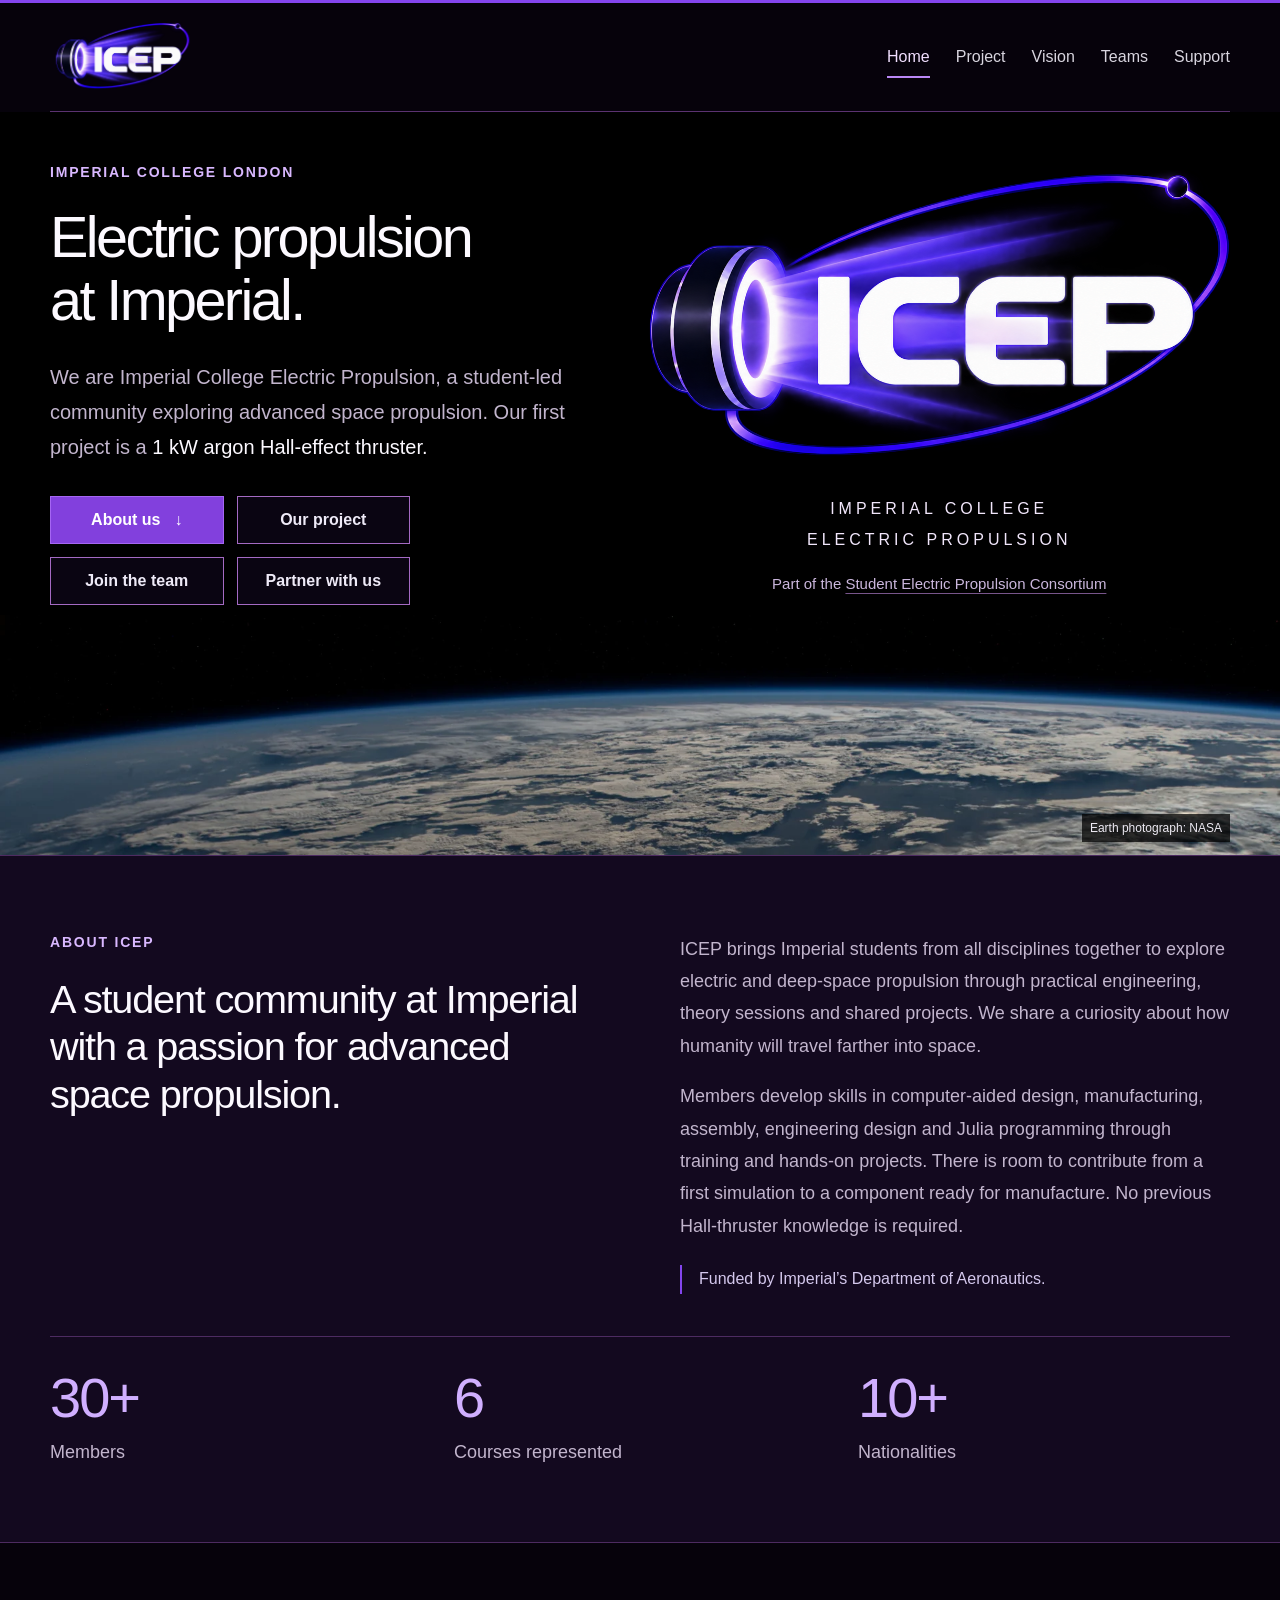
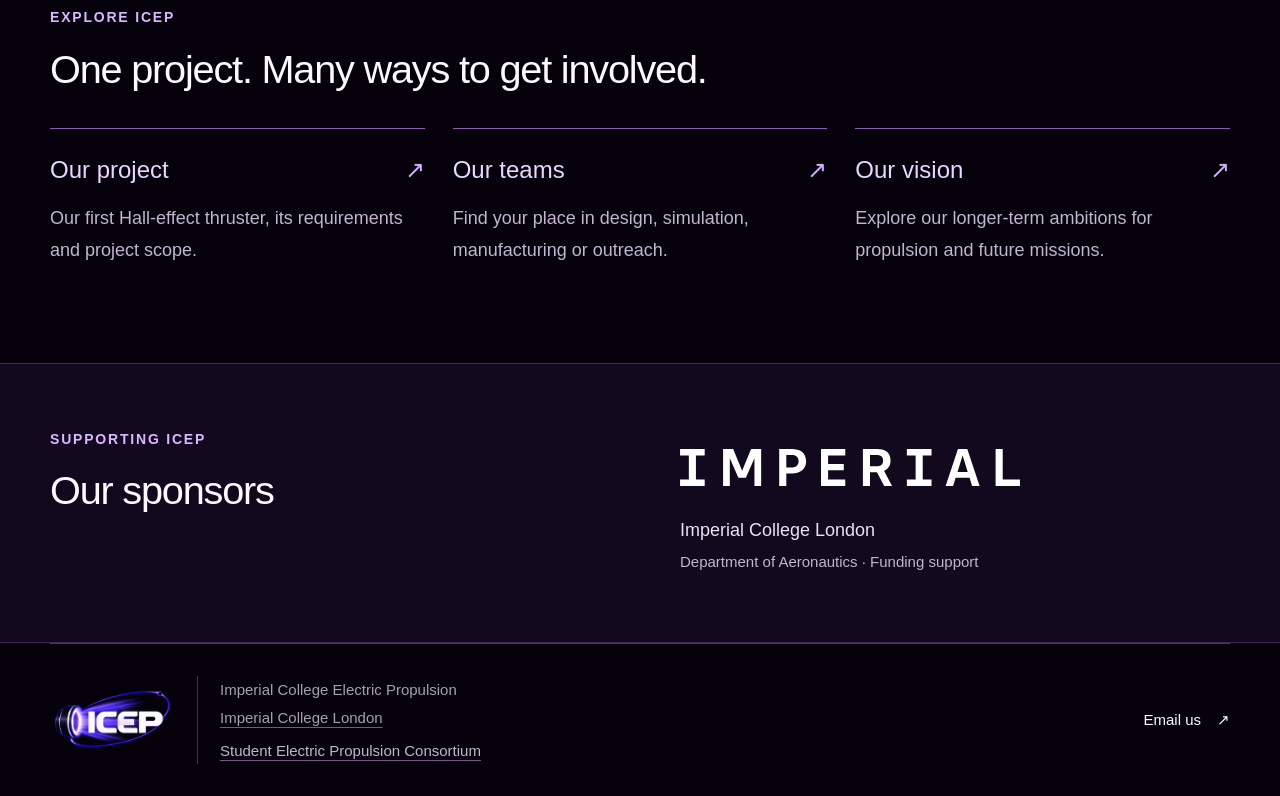
==== index.html @ 068d8c9a "Fix mobile footer and move purple section emphasis to sponsors Stack the footer identity and email l" ====
<!doctype html>
<html lang="en-GB">
<head>
  <meta charset="utf-8">
  <meta name="viewport" content="width=device-width, initial-scale=1">
  <meta name="theme-color" content="#06020b">
  <meta name="description" content="Student-led electric propulsion at Imperial College London. Our first project: a 1 kW argon Hall-effect thruster.">
  <meta property="og:title" content="ICEP | Imperial College Electric Propulsion">
  <meta property="og:description" content="Student-led electric propulsion at Imperial College London. Our first project: a 1 kW argon Hall-effect thruster.">
  <meta property="og:type" content="website">
  <meta property="og:url" content="https://dce521.github.io/icep-website/">
  <meta property="og:image" content="https://dce521.github.io/icep-website/assets/icep-logo.jpg">
  <link rel="canonical" href="https://dce521.github.io/icep-website/">
  <link rel="icon" href="assets/favicon-square.png" type="image/png" sizes="64x64">
  <link rel="preload" as="image" href="assets/nasa-earth-horizon.webp">
  <link rel="stylesheet" href="style.css?v=20261018-6">
  <link rel="stylesheet" href="pages.css?v=20261018-8">
  <title>ICEP | Imperial College Electric Propulsion</title>
</head>
<body id="top" class="multi-page">
  <a class="skip-link" href="#main">Skip to content</a>
  <header class="site-header wrap">
    <a class="brand" href="index.html" aria-label="ICEP home"><img src="assets/icep-mark.webp" alt="Imperial College Electric Propulsion" width="1200" height="572" decoding="async"></a>
    <nav aria-label="Main navigation">
      <a href="index.html" aria-current="page">Home</a>
      <a href="project.html">Project</a>
      <a href="vision.html">Vision</a>
      <a href="teams.html">Teams</a>
      <a href="support.html">Support</a>
    </nav>
  </header>
  <main id="main">
<div class="hero-sky">
    <section class="hero wrap" aria-labelledby="hero-title">
      <div class="hero-copy">
        <p class="eyebrow">Imperial College London</p>
        <h1 id="hero-title">Electric propulsion<br>at Imperial.</h1>
        <p class="hero-intro">We are Imperial College Electric Propulsion, a student-led community exploring advanced space propulsion. Our first project is a <strong>1 kW argon Hall-effect thruster.</strong></p>
        <div class="hero-actions"><a class="button button-primary" href="#about">About us <span aria-hidden="true">↓</span></a><a class="button button-secondary" href="project.html">Our project</a><a class="button button-secondary" href="support.html#involved">Join the team</a><a class="button button-secondary" href="support.html#sponsor-contact">Partner with us</a></div>
      </div>
      <div class="hero-art"><img src="assets/icep-mark.webp" alt="ICEP’s violet thruster and orbit logo" width="1200" height="572" decoding="async" fetchpriority="high"><p class="hero-wordmark">Imperial College<br>Electric Propulsion</p><p class="consortium-subtitle">Part of the <a href="https://www.isepc.org/" target="_blank" rel="noopener noreferrer">Student Electric Propulsion Consortium<span class="sr-only"> (opens in a new tab)</span></a></p></div>
    </section>
    <p class="earth-credit"><a href="https://www.nasa.gov/image-article/earths-limb-or-horizon/" target="_blank" rel="noopener noreferrer">Earth photograph: NASA<span class="sr-only"> (opens in a new tab)</span></a></p>
    </div>
    
<section class="about-section" id="about" aria-labelledby="about-title">
      <div class="wrap section-grid">
        <div><p class="eyebrow">About ICEP</p><h2 id="about-title">A student community at Imperial with a passion for advanced space propulsion.</h2></div>
        <div class="section-copy">
          <p>ICEP brings Imperial students from all disciplines together to explore electric and deep-space propulsion through practical engineering, theory sessions and shared projects. We share a curiosity about how humanity will travel farther into space.</p>
          <p>Members develop skills in computer-aided design, manufacturing, assembly, engineering design and Julia programming through training and hands-on projects. There is room to contribute from a first simulation to a component ready for manufacture. No previous Hall-thruster knowledge is required.</p>
          <p class="support-note">Funded by Imperial’s Department of Aeronautics.</p>
        </div>
      </div>
      <dl class="community-stats wrap" aria-label="Our community">
        <div><dt>Members</dt><dd>30+</dd></div>
        <div><dt>Courses represented</dt><dd>6</dd></div>
        <div><dt>Nationalities</dt><dd>10+</dd></div>
      </dl>
    </section>
    
    <section class="page-paths wrap" aria-labelledby="explore-title">
      <p class="eyebrow">Explore ICEP</p>
      <h2 id="explore-title">One project. Many ways to get involved.</h2>
      <div class="page-path-grid">
        <a href="project.html"><h3>Our project <span aria-hidden="true">↗</span></h3><p>Our first Hall-effect thruster, its requirements and project scope.</p></a>
        <a href="teams.html"><h3>Our teams <span aria-hidden="true">↗</span></h3><p>Find your place in design, simulation, manufacturing or outreach.</p></a>
        <a href="vision.html"><h3>Our vision <span aria-hidden="true">↗</span></h3><p>Explore our longer-term ambitions for propulsion and future missions.</p></a>
      </div>
    </section>
    <section class="sponsors-section" id="sponsors" aria-labelledby="sponsors-title">
      <div class="sponsors-inner wrap">
      <div><p class="eyebrow">Supporting ICEP</p><h2 id="sponsors-title">Our sponsors</h2></div>
      <div class="sponsor-item">
        <a class="sponsor-logo" href="https://www.imperial.ac.uk/" target="_blank" rel="noopener noreferrer"><img src="assets/imperial-logo-white.svg" alt="Imperial College London" width="1548" height="170"><span class="sr-only"> (opens in a new tab)</span></a>
        <p>Imperial College London<span>Department of Aeronautics · Funding support</span></p>
      </div>
      </div>
    </section>
  </main>
<footer class="site-footer wrap">
    <div class="footer-identity"><a class="footer-logo" href="index.html" aria-label="ICEP home"><img src="assets/icep-mark.webp" alt="" width="1200" height="572" decoding="async"></a><p>Imperial College Electric Propulsion<br><a href="https://www.imperial.ac.uk/" target="_blank" rel="noopener noreferrer">Imperial College London<span class="sr-only"> (opens in a new tab)</span></a><br><span class="footer-consortium"><a href="https://www.isepc.org/" target="_blank" rel="noopener noreferrer">Student Electric Propulsion Consortium<span class="sr-only"> (opens in a new tab)</span></a></span></p></div>
    <a class="footer-link" href="mailto:icelectricprop@gmail.com">Email us <span aria-hidden="true">↗</span></a>
  </footer>

</body>
</html>
---- style.css ----
:root{--black:#06020b;--panel:#13091f;--white:#fcf9ff;--muted:#c2b5cd;--purple:#8445ee;--lilac:#d0afff;--line:#40284e;--max:1180px;font-family:Arial,Helvetica,sans-serif;color:var(--white);background:var(--black);font-synthesis:none}
*{box-sizing:border-box}html{scroll-behavior:auto;scroll-padding-top:30px}body{margin:0;-webkit-font-smoothing:antialiased;border-top:3px solid var(--purple)}a{color:inherit;text-decoration:none}a:focus-visible{outline:2px solid var(--lilac);outline-offset:6px}img{display:block;max-width:100%;height:auto}::selection{background:var(--purple);color:#fff}
.wrap{width:min(calc(100% - 96px),var(--max));margin-inline:auto}.skip-link{position:fixed;top:10px;left:10px;z-index:10;padding:12px 18px;background:#fff;color:#000;transform:translateY(-160%)}.skip-link:focus{transform:translateY(0)}.sr-only{position:absolute;width:1px;height:1px;padding:0;margin:-1px;overflow:hidden;clip:rect(0,0,0,0);white-space:nowrap;border:0}
.site-header{display:flex;align-items:center;justify-content:space-between;gap:32px;min-height:109px;border-bottom:1px solid var(--line)}.brand{display:block;width:120px;flex-shrink:0}.brand img{width:100%}nav{display:flex;align-items:center;gap:32px;font-size:18px}nav a{padding:12px 0;color:#d8d5df}nav a:hover,.footer-link:hover{color:var(--lilac)}.external-link{display:flex;align-items:center;gap:12px}
.hero{display:grid;grid-template-columns:1.05fr 1.15fr;align-items:center;gap:12px;min-height:570px;padding-block:57px 65px}.hero-copy{position:relative;z-index:1}.eyebrow{text-transform:uppercase;font-size:14px;font-weight:600;letter-spacing:1.8px;line-height:1.5;color:var(--lilac);margin:0 0 23px}h1{font-size:clamp(48px,4.5vw,72px);font-weight:500;line-height:1.1;letter-spacing:-2.6px;margin:0 0 27px}.hero-intro{font-size:20px;line-height:1.85;max-width:425px;color:var(--muted);margin:0}.hero-intro strong{font-weight:400;color:var(--white)}.hero-actions{display:flex;gap:13px;flex-wrap:wrap;margin-top:31px}.button{display:inline-flex;align-items:center;justify-content:center;gap:27px;min-height:47px;padding:14px 21px;font-size:16px;font-weight:600;border:1px solid transparent}.button-primary{background:var(--purple);color:white}.button-primary:hover{background:#8247f0}.button-secondary{border-color:#514662;color:#eeeaf7}.button-secondary:hover{border-color:var(--lilac)}.hero-art{min-width:0;align-self:center;margin-right:-24px}.hero-art img{width:100%;height:auto}
.about-section{background:var(--panel);border-block:1px solid var(--line);padding-block:76px}.section-grid{display:grid;grid-template-columns:1fr 1fr;gap:80px}h2{font-size:clamp(34px,3.1vw,48px);line-height:1.2;letter-spacing:-1.2px;font-weight:500;margin:0}.section-copy{padding-top:1px}.section-copy p,.project-intro>p,.involved-grid p{font-size:18px;line-height:1.85;color:var(--muted);margin:0 0 18px}.section-copy p:last-child{margin-bottom:0}.section-copy .support-note{font-size:16px;color:#d4c8ed;border-left:2px solid var(--purple);padding-left:17px;margin-top:26px}
.project-section{padding-block:76px 72px}.project-heading{display:flex;align-items:center;justify-content:space-between;gap:25px;margin-bottom:30px}.project-heading .eyebrow{margin:0}.status{font-size:14px;color:#d3bfff;border:1px solid #4d376c;background:#211332;padding:7px 12px;border-radius:3px}.project-grid{display:grid;grid-template-columns:1.1fr .9fr;gap:100px}.project-intro h2{font-size:clamp(40px,3.7vw,56px);margin-bottom:25px}.project-intro>p{max-width:450px}.project-facts{display:grid;grid-template-columns:1fr 1fr;align-content:start;gap:32px 30px;margin:4px 0 0;border-top:1px solid var(--line);padding-top:23px}.project-facts>div:last-child{grid-column:1/-1;border-top:1px solid var(--line);padding-top:23px}.project-facts dt{font-size:15px;color:var(--muted);margin:0 0 13px}.project-facts dd{font-size:72px;line-height:1;font-weight:400;letter-spacing:-3px;color:var(--lilac);margin:0}.project-facts dd>span{font-size:40px;letter-spacing:-1px}.project-facts .fact-text{font-size:30px;letter-spacing:-.7px;line-height:1.4;color:var(--white);margin-top:22px}.project-facts .fact-scope{font-size:21px;line-height:1.5;letter-spacing:0;color:#e0dbe9}
.work-areas{display:grid;grid-template-columns:repeat(3,1fr);gap:38px;margin-top:48px;border-top:1px solid var(--line);padding-top:29px}.area-line{display:block;width:25px;height:2px;background:var(--purple);margin-bottom:18px}h3{font-size:21px;font-weight:500;line-height:1.4;margin:0 0 14px}.work-areas p{font-size:18px;line-height:1.8;color:var(--muted);margin:0}.text-link{display:inline-flex;align-items:center;gap:24px;font-size:16px;line-height:1.6;color:var(--lilac);padding-block:8px;border-bottom:1px solid #67438f;margin-top:30px}.text-link:hover{color:white;border-color:var(--lilac)}.text-link span[aria-hidden]{font-size:21px}
.involved-section{background:var(--panel);border-block:1px solid var(--line);padding-block:63px 66px}.involved-section .eyebrow{margin-bottom:17px}.involved-section h2{font-size:clamp(34px,3.2vw,48px)}.involved-grid{display:grid;grid-template-columns:1fr 1fr;gap:80px;margin-top:36px}.involved-grid article{padding-top:25px;border-top:1px solid #372d47}.involved-grid h3{font-size:22px;color:#f2eafa}.involved-grid p{margin-bottom:0;max-width:440px}.involved-grid .text-link{margin-top:15px}
.site-footer{display:flex;align-items:center;justify-content:space-between;gap:30px;padding-block:32px}.footer-identity{display:flex;align-items:center;gap:22px}.footer-identity>a{font-size:30px;letter-spacing:-.6px;font-weight:700}.footer-identity p{font-size:14px;color:#a5a0b0;line-height:1.6;margin:0;border-left:1px solid #3f344e;padding-left:22px}.footer-link{font-size:15px;display:flex;gap:16px;padding-block:10px}
@media(min-width:1450px){.hero{min-height:610px}.hero-art{margin-right:-40px}}
@media(max-width:1000px){.wrap{width:calc(100% - 64px)}.hero{grid-template-columns:1.15fr 1fr;min-height:520px;gap:0}.hero-art{margin-right:-15px}.hero-intro{font-size:18px}.section-grid{gap:45px}.project-grid{gap:50px}.involved-grid{gap:50px}.work-areas{gap:28px}.project-facts .fact-text{font-size:26px}}
@media(max-width:740px){.wrap{width:calc(100% - 40px)}.site-header{min-height:92px;gap:18px}.brand{width:95px}nav{gap:18px;font-size:15px}.external-link{gap:5px}.hero{grid-template-columns:1fr;padding-block:38px 23px;gap:14px;min-height:0}.eyebrow{font-size:13px;margin-bottom:19px}h1{font-size:clamp(44px,7.2vw,56px);letter-spacing:-1.8px;margin-bottom:23px}.hero-intro{max-width:470px;font-size:18px}.hero-actions{margin-top:25px}.hero-art{margin:0 auto;width:min(100%,470px)}.section-grid{grid-template-columns:1fr;gap:26px}.about-section{padding-block:49px}.section-copy p,.project-intro>p,.involved-grid p{font-size:18px}.project-section{padding-block:49px}.project-heading{margin-bottom:28px}.project-grid{grid-template-columns:1fr;gap:20px}.project-intro h2{font-size:42px}.project-facts{margin-top:2px;gap:24px;padding-top:22px}.project-facts dd{font-size:62px}.project-facts .fact-text{font-size:28px;margin-top:15px}.project-facts .fact-scope{font-size:19px}.project-facts>div:last-child{padding-top:18px}.work-areas{grid-template-columns:1fr;gap:25px;margin-top:32px;padding-top:26px}.work-areas article{display:grid;grid-template-columns:20px 1fr;gap:0 15px}.area-line{width:17px;margin-top:10px;margin-bottom:0}.work-areas h3{margin:0 0 9px;font-size:20px}.work-areas p{grid-column:2;font-size:18px}.project-section>.text-link{margin-top:25px}.involved-section{padding-block:47px}.involved-grid{gap:26px;grid-template-columns:1fr;margin-top:27px}.involved-grid article{padding-top:22px}.involved-grid .text-link{margin-top:11px}.footer-identity{gap:15px}.footer-identity p{padding-left:15px;font-size:12px}.footer-identity>a{font-size:26px}.footer-link{font-size:14px;gap:10px}.site-footer{padding-block:27px;gap:15px}}
@media(max-width:440px){.site-header{flex-wrap:wrap;justify-content:center;gap:0;padding-block:7px 12px}.brand{width:106px}nav{width:100%;justify-content:center;gap:23px;font-size:14px}nav a{padding-block:8px}.hero{padding-top:32px}h1{font-size:44px}.button{font-size:15px;padding:13px 18px;min-height:44px}.hero-actions{gap:10px}.hero-art{margin-top:0}.project-intro h2{font-size:40px}.project-facts{grid-template-columns:.8fr 1.2fr}.project-facts .fact-text{font-size:28px}.footer-identity p{font-size:12px;max-width:160px}.footer-identity{gap:10px}.footer-identity p{padding-left:10px}.footer-link{gap:5px}.status{font-size:13px;padding:6px 9px}}
.brand{width:145px}
nav{gap:26px}
.teams-section{border-top:1px solid var(--line);padding-block:66px 70px}
.teams-heading{display:grid;grid-template-columns:1.2fr 1fr;align-items:end;gap:80px;margin-bottom:34px}
.teams-heading .eyebrow{margin-bottom:17px}
.teams-heading>p{font-size:18px;line-height:1.8;color:var(--muted);margin:0;max-width:360px}
.team-list{border-top:1px solid var(--line)}
.team-list article{display:grid;grid-template-columns:32px 1fr 1.6fr;align-items:start;gap:25px;padding:25px 0;border-bottom:1px solid var(--line)}
.team-number{color:var(--lilac);font-size:14px;line-height:2.4}
.team-list h3{font-size:22px;line-height:1.6;margin:0}
.team-list p{font-size:18px;line-height:1.85;color:var(--muted);margin:0;max-width:490px}
.social-links{list-style:none;margin:36px 0 0;padding:24px 0 0;display:flex;flex-wrap:wrap;gap:12px 32px;border-top:1px solid var(--line)}
.social-links a{display:flex;align-items:center;gap:15px;font-size:16px;color:#ddd6eb;padding-block:8px}
.social-links a:hover{color:var(--lilac)}
.email-link{overflow-wrap:anywhere}
.sponsors-section{display:grid;grid-template-columns:1fr 1fr;gap:80px;align-items:start;padding-block:65px 68px}
.sponsors-section .eyebrow{margin-bottom:17px}
.sponsor-item{padding-top:8px}
.sponsor-logo{display:block;width:min(100%,340px);padding-block:12px}
.sponsor-logo img{width:100%;height:auto}
.sponsor-item p{font-size:18px;line-height:1.7;color:#e8e3ef;margin:17px 0 0}
.sponsor-item p span{display:block;color:var(--muted);font-size:15px;margin-top:3px}
.site-footer{border-top:1px solid var(--line)}
@media(max-width:1000px){nav{gap:22px;font-size:16px}.brand{width:135px}.teams-heading{gap:45px}.team-list article{grid-template-columns:24px 1fr 1.5fr;gap:20px}.sponsors-section{gap:50px}}
@media(max-width:740px){.brand{width:115px}nav{gap:17px;font-size:15px}.teams-section{padding-block:47px}.teams-heading{grid-template-columns:1fr;gap:19px;margin-bottom:27px}.team-list article{grid-template-columns:22px 1fr;gap:6px 15px;padding:22px 0}.team-list h3{font-size:21px}.team-list p{grid-column:2}.team-number{line-height:2.5}.social-links{gap:8px 26px;margin-top:28px;padding-top:18px}.social-links a{font-size:15px;gap:10px}.sponsors-section{grid-template-columns:1fr;gap:28px;padding-block:47px}.sponsor-logo{width:min(100%,310px)}.sponsor-item{padding-top:0}}
@media(max-width:620px){.site-header{flex-wrap:wrap;justify-content:center;gap:10px;padding-block:17px 12px}.brand{width:132px}nav{width:100%;justify-content:center;flex-wrap:wrap;gap:4px 22px;font-size:15px}nav a{padding-block:8px}}
.hero-sky{position:relative;isolation:isolate;background:#000}
.hero-art{margin-left:5px}
.hero-wordmark{font-size:16px;font-weight:400;letter-spacing:4px;text-align:center;text-transform:uppercase;line-height:1.9;color:#e6deee;margin:24px 0 0}
.team-group{margin-top:42px}
.team-group-heading{display:flex;justify-content:space-between;align-items:start;gap:40px;margin-bottom:22px}
.team-group-heading h3{font-size:28px;letter-spacing:-.4px;line-height:1.3;margin:0}
.team-group-heading>p{font-size:16px;line-height:1.8;color:var(--muted);max-width:360px;margin:3px 0 0}
.team-role h4{font-size:21px;line-height:1.5;font-weight:500;margin:0}
.team-role .role-name{font-size:14px;line-height:1.65;color:#c5bdcf;margin:4px 0 0;max-width:245px}
.marketing-role{display:grid;grid-template-columns:1fr 1.6fr;gap:40px;border-left:2px solid var(--purple);padding:5px 0 5px 25px;margin-top:40px}
.marketing-role .eyebrow{font-size:12px;margin:0 0 9px}
.marketing-role h3{font-size:24px;margin:0}
.marketing-role>p{font-size:18px;line-height:1.85;color:var(--muted);margin:0;align-self:center;max-width:550px}
.footer-logo{display:block;flex-shrink:0;width:125px}
.footer-logo img{width:100%;height:auto}
.footer-identity{min-width:0}
@media(max-width:1000px){.team-group-heading>p{max-width:310px}.marketing-role{gap:30px}.hero-wordmark{font-size:14px;letter-spacing:3px}}
@media(max-width:740px){.hero-art{margin:7px auto 16px}.hero-wordmark{font-size:14px;letter-spacing:3px;margin-top:18px}.team-group{margin-top:33px}.team-group-heading{flex-direction:column;gap:11px;margin-bottom:20px}.team-group-heading h3{font-size:26px}.team-group-heading>p{margin:0;max-width:440px}.team-role h4{font-size:20px}.team-list article>.team-role{grid-column:2}.team-list article>p{margin-top:8px}.team-role .role-name{font-size:15px;max-width:300px}.marketing-role{grid-template-columns:1fr;gap:17px;margin-top:30px;padding-left:18px}.footer-logo{width:105px}.footer-identity p{font-size:12px}}
@media(max-width:620px){.site-footer{align-items:start;flex-wrap:wrap;gap:15px}.footer-identity{width:100%;gap:16px}.footer-identity p{font-size:13px;line-height:1.7;padding-left:16px}.footer-logo{width:100px}.site-footer>.footer-link{margin-left:116px}.hero-wordmark{font-size:13px;letter-spacing:2.5px}}
.project-scope{margin-top:37px;padding-top:31px;border-top:1px solid var(--line)}
.scope-heading{display:grid;grid-template-columns:1fr 1.3fr;gap:65px;align-items:start;margin-bottom:29px}
.scope-heading h3{font-size:28px;letter-spacing:-.4px;line-height:1.4;margin:0}
.scope-heading>p{font-size:18px;line-height:1.85;color:var(--muted);margin:0;max-width:520px}
.scope-grid{display:grid;grid-template-columns:repeat(3,1fr);gap:34px}
.scope-grid article{border-top:1px solid #49345e;padding-top:20px}
.scope-grid h4,.future-scope h4{font-size:19px;line-height:1.5;font-weight:500;margin:0 0 12px}
.scope-grid p,.future-scope p{font-size:16px;line-height:1.9;color:var(--muted);margin:0}
.future-scope{display:grid;grid-template-columns:.7fr 1.8fr;gap:42px;margin-top:30px;padding:22px 0 0;border-top:1px solid var(--line)}
.future-scope h4{color:var(--lilac);font-size:18px}
@media(max-width:1000px){.scope-heading{gap:40px}.scope-grid{gap:25px}.future-scope{gap:30px}}
@media(max-width:740px){.scope-heading{grid-template-columns:1fr;gap:16px;margin-bottom:24px}.scope-heading h3{font-size:26px}.scope-grid{grid-template-columns:1fr;gap:23px}.scope-grid article{padding-top:18px}.scope-grid p,.future-scope p{font-size:18px}.future-scope{grid-template-columns:1fr;gap:0;margin-top:27px}.project-scope{margin-top:29px;padding-top:25px}}
.site-header{border-bottom-color:#5b3270}
.hero{min-height:630px;padding-block:53px 135px}
.hero-wordmark{color:#f1e6fb}
.eyebrow{color:#d9b8ff}
.button-primary{background:#8240dd;border-color:#a566f3}
.button-primary:hover{background:#7540cf}
.button-secondary{border-color:#a46ac3;background:#140a2580}
.about-section,.involved-section{border-color:#4d2b61}
.project-grid{grid-template-columns:1.12fr 1fr;gap:52px;align-items:center}
.project-intro h2{font-size:clamp(40px,3.5vw,54px);margin-bottom:22px}
.project-intro>p{max-width:520px}
.project-intro .project-facts{grid-template-columns:.8fr .9fr 1.3fr;gap:18px;margin-top:25px;padding-top:22px;border-color:#57336c}
.project-intro .project-facts>div:last-child{grid-column:auto;border:0;padding:0}
.project-intro .project-facts dd{font-size:50px;letter-spacing:-1.8px}
.project-intro .project-facts dd>span{font-size:30px}
.project-intro .project-facts .fact-text{font-size:26px;letter-spacing:-.4px;line-height:1.6;margin-top:7px}
.project-intro .project-facts .fact-scope{font-size:18px;letter-spacing:0;line-height:1.7;margin-top:7px}
.project-visual{margin:0;min-width:0}
.project-image-wrap{background:#080a1d;border:1px solid #6e4288;padding:23px 19px;min-height:330px;display:flex;align-items:center;justify-content:center}
.project-image-wrap img{width:100%;height:auto;max-height:none;object-fit:contain}
.project-visual figcaption{display:flex;justify-content:space-between;flex-wrap:wrap;gap:7px 15px;font-size:14px;line-height:1.7;color:#e0c8ed;padding-top:13px}
.project-visual figcaption>span:last-child{color:#b8a2c5;font-size:13px}
.team-list article{border-color:#42264f}
.team-group-heading h3{color:#e9c7ff}
.team-number{color:#ef8edb}
.scope-grid article{border-color:#a451b7}
.marketing-role{border-left-color:#d977cf;background:#1a0d28;padding:22px 24px}
.social-links{border-color:#57326a}
.sponsors-section{border-top:1px solid #4d2b61}
.site-footer{border-color:#57326a}
@media(max-width:1000px){.project-grid{gap:34px}.project-image-wrap{padding:19px 15px;min-height:300px}.project-intro .project-facts{gap:13px}.project-intro .project-facts .fact-scope{font-size:16px}}
@media(max-width:740px){.hero{min-height:0;padding-block:38px 143px}.project-grid{grid-template-columns:1fr;gap:29px}.project-intro h2{font-size:42px}.project-visual{max-width:520px;width:100%;margin-inline:auto}.project-image-wrap{min-height:0;padding:22px}.project-image-wrap img{max-height:none}.project-intro .project-facts{margin-top:24px;gap:18px}.project-intro .project-facts dd{font-size:48px}.project-intro .project-facts .fact-text{font-size:26px}.project-intro .project-facts .fact-scope{font-size:18px}.project-visual figcaption{font-size:14px}.marketing-role{padding:21px 18px}}
@media(max-width:440px){.project-intro h2{font-size:40px}.project-intro .project-facts{grid-template-columns:.75fr .85fr 1.3fr;gap:12px}.project-intro .project-facts dt{font-size:13px}.project-intro .project-facts dd{font-size:42px}.project-intro .project-facts dd>span{font-size:26px}.project-intro .project-facts .fact-text{font-size:21px}.project-intro .project-facts .fact-scope{font-size:15px}.project-image-wrap{padding:17px}}
.hero-sky::before{content:"";position:absolute;z-index:-1;left:0;right:0;bottom:0;height:240px;pointer-events:none;background:#000 url("assets/nasa-earth-horizon.webp") center 18% / cover no-repeat}
.hero{min-height:670px;padding-block:50px 250px}
.earth-credit{position:absolute;right:max(48px,calc((100% - 1180px)/2));bottom:13px;font-size:13px;line-height:1.5;color:#ece9f2;background:#000b;padding:5px 8px;margin:0}
.earth-credit a:hover{color:var(--lilac)}
@media(max-width:740px){.hero{min-height:0;padding-block:38px 235px}.hero-sky::before{height:210px;background-position:center 18%}.earth-credit{right:20px;bottom:12px;font-size:12px}}
@media(prefers-reduced-motion:reduce){html{scroll-behavior:auto}}

/* Readable type and expanded community and project information. */
body{font-size:18px}
nav{flex-wrap:wrap;justify-content:flex-end;gap:10px 26px;font-size:16px}
.hero-intro{max-width:550px;line-height:1.75}
.consortium-subtitle{font-size:16px;line-height:1.6;color:var(--lilac);margin:-9px 0 24px;max-width:500px}
.consortium-subtitle a,.footer-identity p a{text-decoration:underline;text-decoration-color:#78558b;text-underline-offset:4px}
.consortium-subtitle a:hover,.footer-identity p a:hover{color:#fff;text-decoration-color:var(--lilac)}
.community-stats{display:grid;grid-template-columns:repeat(3,minmax(0,1fr));gap:32px;margin-top:42px;margin-bottom:0;padding-top:30px;border-top:1px solid #4d2b61}
.community-stats>div{display:flex;flex-direction:column;gap:10px}
.community-stats dt{font-size:18px;line-height:1.5;color:var(--muted)}
.community-stats dd{order:-1;font-size:56px;line-height:1.1;letter-spacing:-2px;color:var(--lilac);margin:0}
.project-intro .project-facts{grid-template-columns:repeat(2,minmax(0,1fr));gap:26px 24px}
.project-intro .project-facts>div,.project-intro .project-facts>div:last-child{grid-column:auto;border:0;padding:0;min-width:0}
.project-intro .project-facts dt{font-size:15px;line-height:1.5;margin-bottom:9px}
.project-intro .project-facts .fact-text{font-size:28px;line-height:1.35;margin-top:0}
.project-intro .project-facts .fact-scope{font-size:18px;line-height:1.5;margin-top:0}
.future-scope{display:block;padding-top:32px;margin-top:38px}
.future-heading{max-width:860px;margin-bottom:27px}
.future-heading h3{font-size:30px;line-height:1.3;color:var(--lilac);margin-bottom:15px}
.future-heading>p{font-size:18px;line-height:1.8}
.future-grid{display:grid;grid-template-columns:repeat(2,minmax(0,1fr));gap:28px 38px}
.future-grid article{padding-top:20px;border-top:1px solid #49345e;min-width:0}
.future-grid h4{font-size:22px;color:var(--white);margin-bottom:12px}
.future-grid p{font-size:18px;line-height:1.8}
.team-list article{grid-template-columns:30px minmax(0,1.1fr) minmax(0,1.5fr)}
.team-role h4{overflow-wrap:break-word}
.team-group-heading>p,.teams-heading>p,.involved-grid p{max-width:none}
.team-list p,.section-copy p,.project-intro>p,.involved-grid p{line-height:1.8}
.team-number{font-size:15px}
.footer-identity{flex:1}
.footer-identity p{font-size:15px;line-height:1.85;max-width:550px}
.footer-consortium{display:inline-block;margin-top:5px;color:var(--muted)}
.earth-credit{font-size:12px}
@media(max-width:1000px){nav{gap:8px 20px;font-size:15px}.section-grid,.teams-heading,.involved-grid{gap:36px}.project-grid{gap:30px}.hero-intro{font-size:19px}}
@media(max-width:740px){.hero-intro{font-size:18px}.consortium-subtitle{font-size:15px}.hero-wordmark{font-size:14px;letter-spacing:2.5px}.section-copy p,.project-intro>p,.involved-grid p,.scope-grid p,.future-grid p,.team-list p,.marketing-role>p,.scope-heading>p,.teams-heading>p,.team-group-heading>p{font-size:17px}.community-stats{gap:18px;margin-top:30px}.community-stats dd{font-size:44px}.community-stats dt{font-size:15px}.project-intro .project-facts{gap:24px}.project-intro .project-facts .fact-scope{font-size:17px}.future-grid{grid-template-columns:1fr;gap:24px}.future-heading h3{font-size:28px}.team-list article{grid-template-columns:22px minmax(0,1fr);gap:6px 15px}.team-list article>.team-role,.team-list article>p{grid-column:2}.team-role h4{font-size:21px}.footer-identity p{font-size:14px;max-width:none}.footer-link{font-size:15px}.earth-credit{font-size:11px}}
@media(max-width:620px){nav{justify-content:center;font-size:15px;gap:4px 18px}.site-header{gap:14px}.footer-identity{align-items:start}.footer-identity p{font-size:14px;max-width:none}.site-footer>.footer-link{margin-left:116px}}
@media(max-width:440px){h1{font-size:44px}.project-intro h2{font-size:40px}.button{font-size:16px}.status{font-size:13px}.community-stats{gap:12px}.community-stats dd{font-size:40px}.community-stats dt{font-size:14px}.project-intro .project-facts{grid-template-columns:repeat(2,minmax(0,1fr));gap:22px 18px}.project-intro .project-facts dd{font-size:44px}.project-intro .project-facts dd>span{font-size:26px}.project-intro .project-facts .fact-text{font-size:26px}.project-intro .project-facts .fact-scope{font-size:16px}.project-intro .project-facts dt{font-size:14px}.footer-identity p{font-size:14px}}

/* Team hierarchy with two branches and readable role cards. */
.hero-actions .button{gap:14px;padding-inline:18px}
#sponsor-contact{scroll-margin-top:35px}
.team-map{margin-top:38px}
.team-map-root{position:relative;width:max-content;margin:0 auto;padding:15px 40px;border:1px solid #aa7af0;border-radius:999px;background:#25113e;color:#f4e8ff;font-size:24px;font-weight:600;letter-spacing:1px;line-height:1.2}
.team-map-root::after{content:"";position:absolute;left:50%;bottom:-17px;width:1px;height:17px;background:#78569b}
.team-branches{position:relative;display:grid;grid-template-columns:repeat(2,minmax(0,1fr));gap:30px;margin-top:33px;align-items:start}
.team-branches::before{content:"";position:absolute;left:calc(25% - 7.5px);right:calc(25% - 7.5px);top:-17px;height:1px;background:#78569b}
.team-branch{position:relative;min-width:0;border:1px solid #664184;border-radius:20px;background:#11091c;padding:28px}
.team-branch::before{content:"";position:absolute;left:50%;top:-17px;width:1px;height:16px;background:#78569b}
.branch-heading{margin-bottom:25px}
.branch-heading .branch-label{font-size:13px;line-height:1.5;letter-spacing:1.4px;text-transform:uppercase;color:#d6b1ff;margin:0 0 10px}
.branch-heading h3{font-size:32px;line-height:1.2;font-weight:500;color:#e5caff;margin:0 0 14px;letter-spacing:-.5px}
.branch-heading>p:last-child{font-size:18px;line-height:1.65;color:var(--muted);margin:0}
.branch-roles{display:grid;gap:16px}
.role-card{min-width:0;border:1px solid #4d335f;border-radius:14px;background:#1b1028;padding:23px}
.role-card h4{font-size:22px;line-height:1.4;font-weight:500;letter-spacing:-.2px;margin:0 0 13px;color:var(--white);overflow-wrap:break-word}
.role-card p{font-size:17px;line-height:1.8;color:#cec1db;margin:0}
.role-tool{display:inline-block;font-size:14px;line-height:1.6;color:#dac5f6;margin-top:18px;padding:5px 11px;background:#291b3c;border-radius:999px}
.simulations-branch{border-color:#5c528b;background:#100c20}
.simulations-branch .branch-label{color:#c1bdff}
.simulations-branch .branch-heading h3{color:#d0cbff}
.simulations-branch .role-card{background:#19142c;border-color:#453b65}
.simulations-branch .role-tool{background:#29213f;color:#d9d2ff}
.team-map .marketing-role{border:1px solid #75475c;border-radius:16px;background:#211122;margin-top:25px;padding:25px 28px;grid-template-columns:1fr 1.65fr;gap:28px}
.team-map .marketing-role .eyebrow{font-size:13px;color:#e8b4d8;letter-spacing:1px;line-height:1.6}
.team-map .marketing-role h3{font-size:25px;line-height:1.3}
.team-map .marketing-role>p{font-size:17px;line-height:1.8;max-width:none}
@media(max-width:1000px){.team-branch{padding:22px}.role-card{padding:20px}.role-card h4{font-size:21px}.branch-heading>p:last-child{font-size:17px}.team-branches{gap:24px}.team-branches::before{left:calc(25% - 6px);right:calc(25% - 6px)}}
@media(max-width:740px){.team-map{margin-top:28px}.team-map-root{font-size:22px;padding:13px 34px}.team-map-root::after,.team-branches::before,.team-branch::before{display:none}.team-branches{grid-template-columns:1fr;gap:22px;margin-top:22px}.team-branch{padding:23px;border-radius:18px}.branch-heading h3{font-size:30px}.role-card{padding:21px}.role-card h4{font-size:21px}.role-card p{font-size:17px}.team-map .marketing-role{grid-template-columns:1fr;gap:17px;margin-top:22px;padding:23px}.team-map .marketing-role>p{font-size:17px}}
@media(max-width:440px){.team-branch{padding:20px 17px}.role-card{padding:19px 17px}.role-card h4{font-size:20px}.branch-heading>p:last-child,.role-card p,.team-map .marketing-role>p{font-size:17px}.team-map .marketing-role{padding:22px 20px}}

/* Consortium attribution beneath the hero logo and a distinct future section. */
.hero-art .consortium-subtitle{font-size:15px;line-height:1.65;text-align:center;max-width:440px;margin:17px auto 0;padding-inline:12px;color:#cbb7dd}
.future-scope{margin-top:52px;padding:38px 32px 32px;border-top:5px solid #a16ce5;border-bottom:1px solid #4d3266;border-radius:0 0 18px 18px;background:#140b21}
.future-heading{max-width:880px;margin-bottom:30px}
.future-heading h3{font-size:34px;margin-bottom:18px}
.future-grid article{border-top-color:#674681}
@media(max-width:740px){.hero-art .consortium-subtitle{font-size:14px;margin-top:15px;max-width:380px}.future-scope{margin-top:38px;padding:29px 22px 25px}.future-heading h3{font-size:29px}}
@media(max-width:440px){.future-scope{padding-inline:18px}.hero-art .consortium-subtitle{padding-inline:0}}

/* Concise lists for the About, scope and ambitions sections. */
.digest-list{padding-left:1.15em;margin:0;color:var(--muted);font-size:18px;line-height:1.75}
.digest-list li{padding-left:3px}
.digest-list li+li{margin-top:10px}
.digest-list li::marker{color:#b985ed}
.section-copy .about-lead{font-size:20px;line-height:1.7;color:#eee3f7;margin-bottom:22px}
.about-features strong{color:var(--white);font-weight:600}
.section-copy .welcome-note{font-size:17px;margin:21px 0 0;color:#d5c7df}
.section-copy .support-note{margin-top:23px}
.scope-grid .digest-list,.future-grid .digest-list{font-size:18px;line-height:1.75}
.future-heading{margin-bottom:24px}
@media(max-width:740px){.digest-list,.scope-grid .digest-list,.future-grid .digest-list{font-size:17px}.section-copy .about-lead{font-size:18px}.digest-list li+li{margin-top:9px}}
---- pages.css ----
/* Page layouts share ICEP's typography, assets and colour palette. */
.multi-page nav a[aria-current="page"]{color:#f1dfff;box-shadow:inset 0 -2px #b987f5}
.multi-page .page-intro{padding-block:66px 44px;border-bottom:1px solid var(--line)}
.multi-page .page-intro .eyebrow{margin-bottom:19px}
.multi-page .page-intro h1{font-size:clamp(42px,4.2vw,64px);line-height:1.15;max-width:920px;margin-bottom:24px}
.multi-page .page-intro-copy{max-width:770px;font-size:20px;line-height:1.8;color:var(--muted);margin:0}
.multi-page .page-intro+.project-section{padding-top:44px}
.multi-page .page-intro+.teams-section{border-top:0;padding-top:10px}
.multi-page .page-intro+.involved-section{padding-top:14px;border-top:0}
.multi-page .vision-content{margin-top:44px;margin-bottom:0}
.multi-page .vision-content .future-heading h2{font-size:34px;line-height:1.3;color:var(--lilac);margin-bottom:18px}
.multi-page .vision-content .future-grid h3{font-size:22px;line-height:1.5;color:var(--white);margin-bottom:12px}
.multi-page .page-next{display:flex;flex-wrap:wrap;gap:12px 42px;padding-bottom:62px}
.multi-page .project-section+.page-next{margin-top:-28px}
.multi-page .page-paths{padding-block:64px 72px}
.multi-page .page-paths>.eyebrow{margin-bottom:18px}
.multi-page .page-paths>h2{max-width:720px}
.multi-page .page-path-grid{display:grid;grid-template-columns:repeat(3,minmax(0,1fr));gap:28px;margin-top:35px}
.multi-page .page-path-grid>a{display:block;padding:24px 0;border-top:1px solid #8b5bb0}
.multi-page .page-path-grid h3{display:flex;align-items:center;justify-content:space-between;gap:15px;font-size:24px;color:#ead6ff;margin:0 0 15px}
.multi-page .page-path-grid h3 span{font-size:24px;color:var(--lilac)}
.multi-page .page-path-grid p{font-size:18px;line-height:1.8;color:var(--muted);margin:0}
.multi-page .page-path-grid a:hover h3{color:white}
.multi-page .page-path-grid a:hover{border-color:#d4b1ff}
@media(max-width:740px){.multi-page .page-intro{padding-block:43px 32px}.multi-page .page-intro h1{font-size:42px;letter-spacing:-1.4px;margin-bottom:20px}.multi-page .page-intro-copy{font-size:18px;line-height:1.75}.multi-page .page-intro+.project-section{padding-top:33px}.multi-page .page-intro+.teams-section{padding-top:0}.multi-page .vision-content{margin-top:32px}.multi-page .vision-content .future-heading h2{font-size:29px}.multi-page .page-next{padding-bottom:44px;gap:0 25px}.multi-page .project-section+.page-next{margin-top:-18px}.multi-page .page-paths{padding-block:46px}.multi-page .page-path-grid{grid-template-columns:1fr;gap:0;margin-top:28px}.multi-page .page-path-grid>a{padding-block:23px}.multi-page .page-path-grid h3{font-size:23px;margin-bottom:11px}.multi-page .page-path-grid p{font-size:17px}.multi-page .page-path-grid>a:last-child{padding-bottom:0}}
@media(max-width:440px){.multi-page .page-intro h1{font-size:38px}}

.multi-page .branch-heading h2{font-size:32px;line-height:1.2;font-weight:500;color:#e5caff;margin:0 0 14px;letter-spacing:-.5px}
.multi-page .simulations-branch .branch-heading h2{color:#d0cbff}
.multi-page .role-card h3{font-size:22px;line-height:1.4;font-weight:500;letter-spacing:-.2px;margin:0 0 13px;color:var(--white);overflow-wrap:break-word}
.multi-page .team-map .marketing-role h2{font-size:25px;line-height:1.3;letter-spacing:0;margin:0}
.multi-page .involved-grid h2{font-size:22px;line-height:1.4;letter-spacing:0;font-weight:500;color:#f2eafa;margin:0 0 14px}
@media(max-width:1000px){.multi-page .role-card h3{font-size:21px}}
@media(max-width:740px){.multi-page .branch-heading h2{font-size:30px}.multi-page .role-card h3{font-size:21px}}
@media(max-width:440px){.multi-page .role-card h3{font-size:20px}}

.multi-page .vision-content .future-grid h2{font-size:22px;line-height:1.5;letter-spacing:0;font-weight:500;color:var(--white);margin:0 0 12px}

.multi-page .vision-content .future-grid p{font-size:18px;line-height:1.85;color:var(--muted);margin:0}
@media(max-width:740px){.multi-page .vision-content .future-grid p{font-size:17px}}

/* Keep the home page actions balanced when space is limited. */
.multi-page .hero-actions{display:grid;grid-template-columns:repeat(2,minmax(0,1fr));max-width:360px}
@media(max-width:360px){.multi-page .hero-actions{grid-template-columns:1fr;max-width:260px}}

/* Give funding acknowledgements the purple section treatment. */
.multi-page .sponsors-section{display:block;background:var(--panel);border-block:1px solid var(--line)}
.multi-page .sponsors-inner{display:grid;grid-template-columns:repeat(2,minmax(0,1fr));gap:80px;align-items:start}
.multi-page .involved-section{background:transparent;border-block:0}
@media(max-width:1000px){.multi-page .sponsors-inner{gap:50px}}
@media(max-width:740px){
  .multi-page .sponsors-inner{grid-template-columns:1fr;gap:28px}
  .multi-page .site-footer{display:grid;grid-template-columns:minmax(0,1fr);gap:18px;padding-block:30px}
  .multi-page .footer-identity{display:flex;flex-direction:column;align-items:flex-start;gap:18px;width:100%;min-width:0}
  .multi-page .footer-logo{width:120px}
  .multi-page .footer-identity p{width:100%;max-width:none;padding-left:0;border-left:0;font-size:14px;line-height:1.8}
  .multi-page .footer-consortium{display:block;margin-top:7px}
  .multi-page .site-footer>.footer-link{justify-self:start;margin-left:0;gap:10px;padding-block:8px}
}
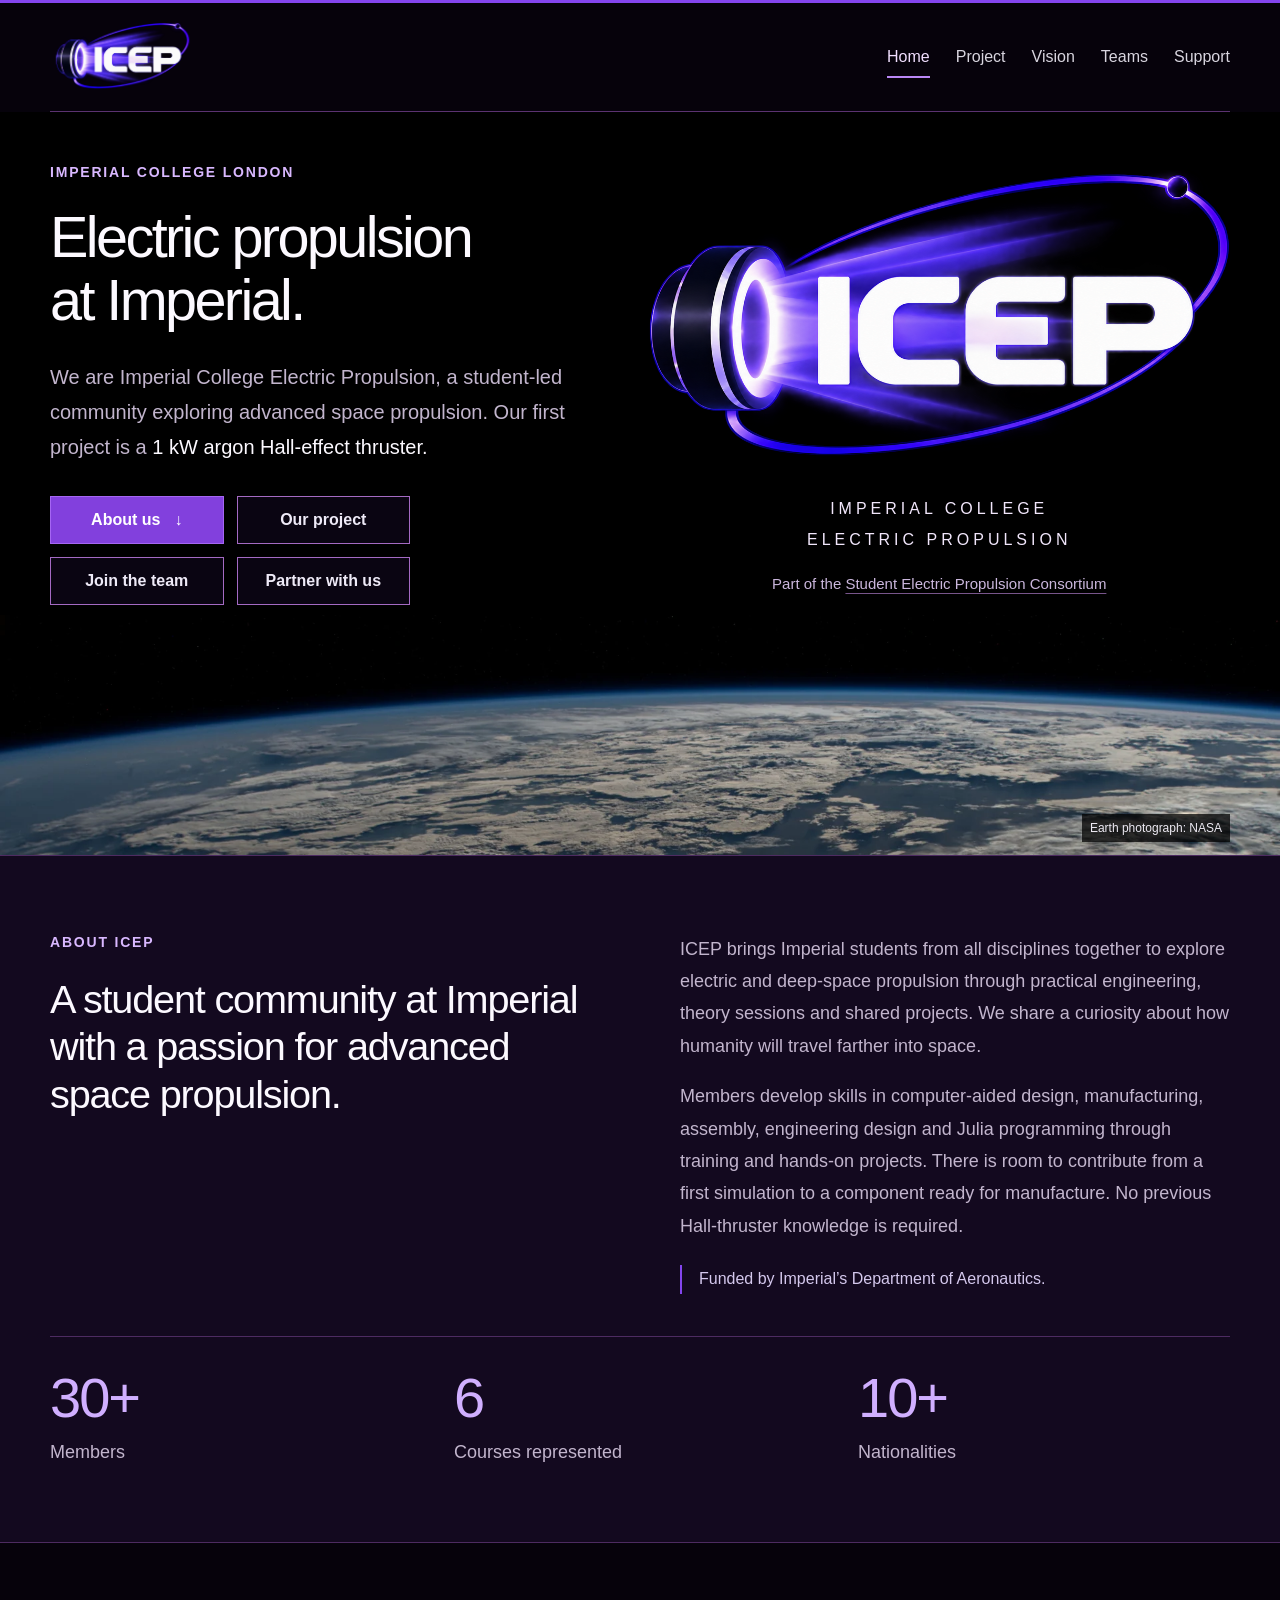
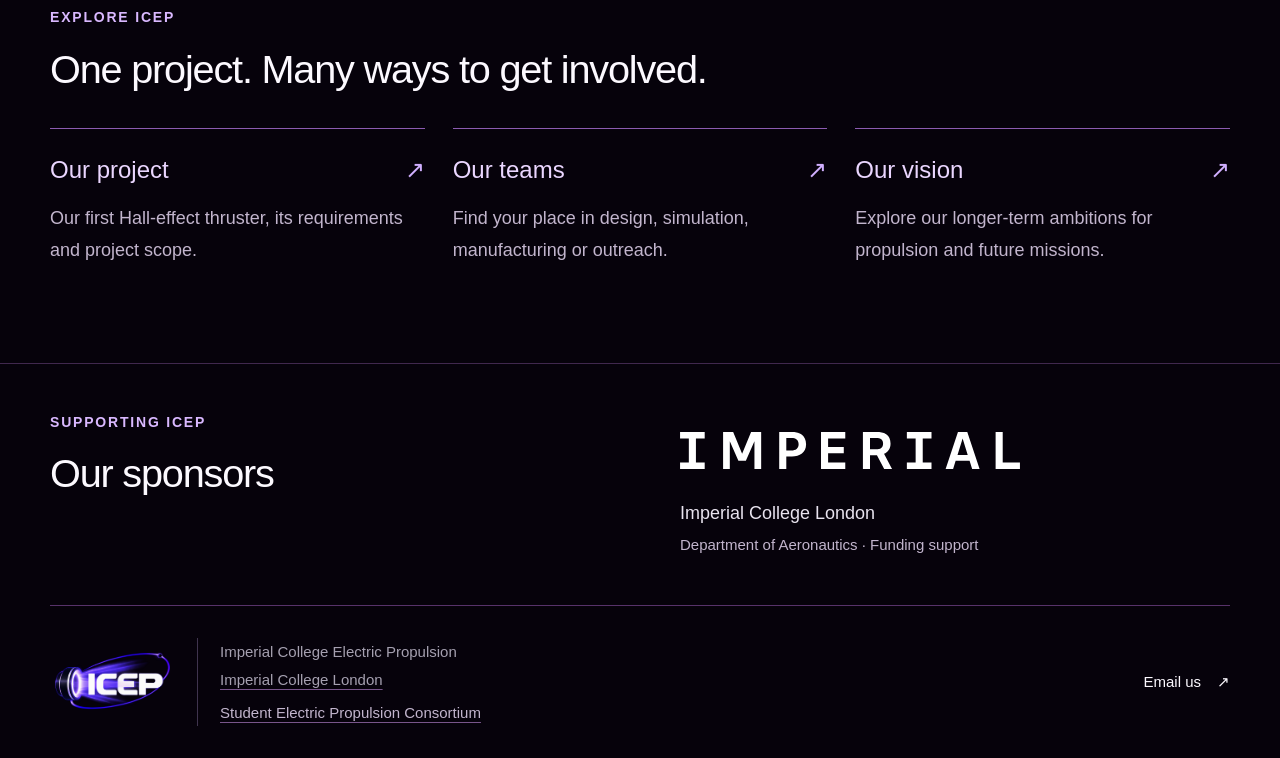
==== commit 133c3f0e: "Tighten support page spacing and restore plain sponsor backgrounds Remove compounded margins and dup" ====
--- a/index.html
+++ b/index.html
@@ -14,7 +14,7 @@
   <link rel="icon" href="assets/favicon-square.png" type="image/png" sizes="64x64">
   <link rel="preload" as="image" href="assets/nasa-earth-horizon.webp">
   <link rel="stylesheet" href="style.css?v=20261018-6">
-  <link rel="stylesheet" href="pages.css?v=20261018-8">
+  <link rel="stylesheet" href="pages.css?v=20261018-9">
   <title>ICEP | Imperial College Electric Propulsion</title>
 </head>
 <body id="top" class="multi-page">
--- a/pages.css
+++ b/pages.css
@@ -6,7 +6,7 @@
 .multi-page .page-intro-copy{max-width:770px;font-size:20px;line-height:1.8;color:var(--muted);margin:0}
 .multi-page .page-intro+.project-section{padding-top:44px}
 .multi-page .page-intro+.teams-section{border-top:0;padding-top:10px}
-.multi-page .page-intro+.involved-section{padding-top:14px;border-top:0}
+.multi-page .page-intro+.involved-section{padding-top:26px;border-top:0}
 .multi-page .vision-content{margin-top:44px;margin-bottom:0}
 .multi-page .vision-content .future-heading h2{font-size:34px;line-height:1.3;color:var(--lilac);margin-bottom:18px}
 .multi-page .vision-content .future-grid h3{font-size:22px;line-height:1.5;color:var(--white);margin-bottom:12px}
@@ -43,10 +43,12 @@
 .multi-page .hero-actions{display:grid;grid-template-columns:repeat(2,minmax(0,1fr));max-width:360px}
 @media(max-width:360px){.multi-page .hero-actions{grid-template-columns:1fr;max-width:260px}}
 
-/* Give funding acknowledgements the purple section treatment. */
-.multi-page .sponsors-section{display:block;background:var(--panel);border-block:1px solid var(--line)}
+/* Shared sponsor layout and plain support sections. */
+.multi-page .sponsors-section{display:block;background:transparent;border-top:1px solid var(--line);border-bottom:0;padding-block:48px}
 .multi-page .sponsors-inner{display:grid;grid-template-columns:repeat(2,minmax(0,1fr));gap:80px;align-items:start}
-.multi-page .involved-section{background:transparent;border-block:0}
+.multi-page .involved-section{background:transparent;border-block:0;padding-bottom:38px}
+.multi-page .involved-grid{margin-top:0}
+.multi-page .involved-grid article{padding-top:0;border-top:0}
 @media(max-width:1000px){.multi-page .sponsors-inner{gap:50px}}
 @media(max-width:740px){
   .multi-page .sponsors-inner{grid-template-columns:1fr;gap:28px}
@@ -57,3 +59,5 @@
   .multi-page .footer-consortium{display:block;margin-top:7px}
   .multi-page .site-footer>.footer-link{justify-self:start;margin-left:0;gap:10px;padding-block:8px}
 }
+
+@media(max-width:740px){.multi-page .page-intro+.involved-section{padding-top:24px}.multi-page .involved-section{padding-bottom:30px}.multi-page .involved-grid{gap:28px}.multi-page .sponsors-section{padding-block:38px}}
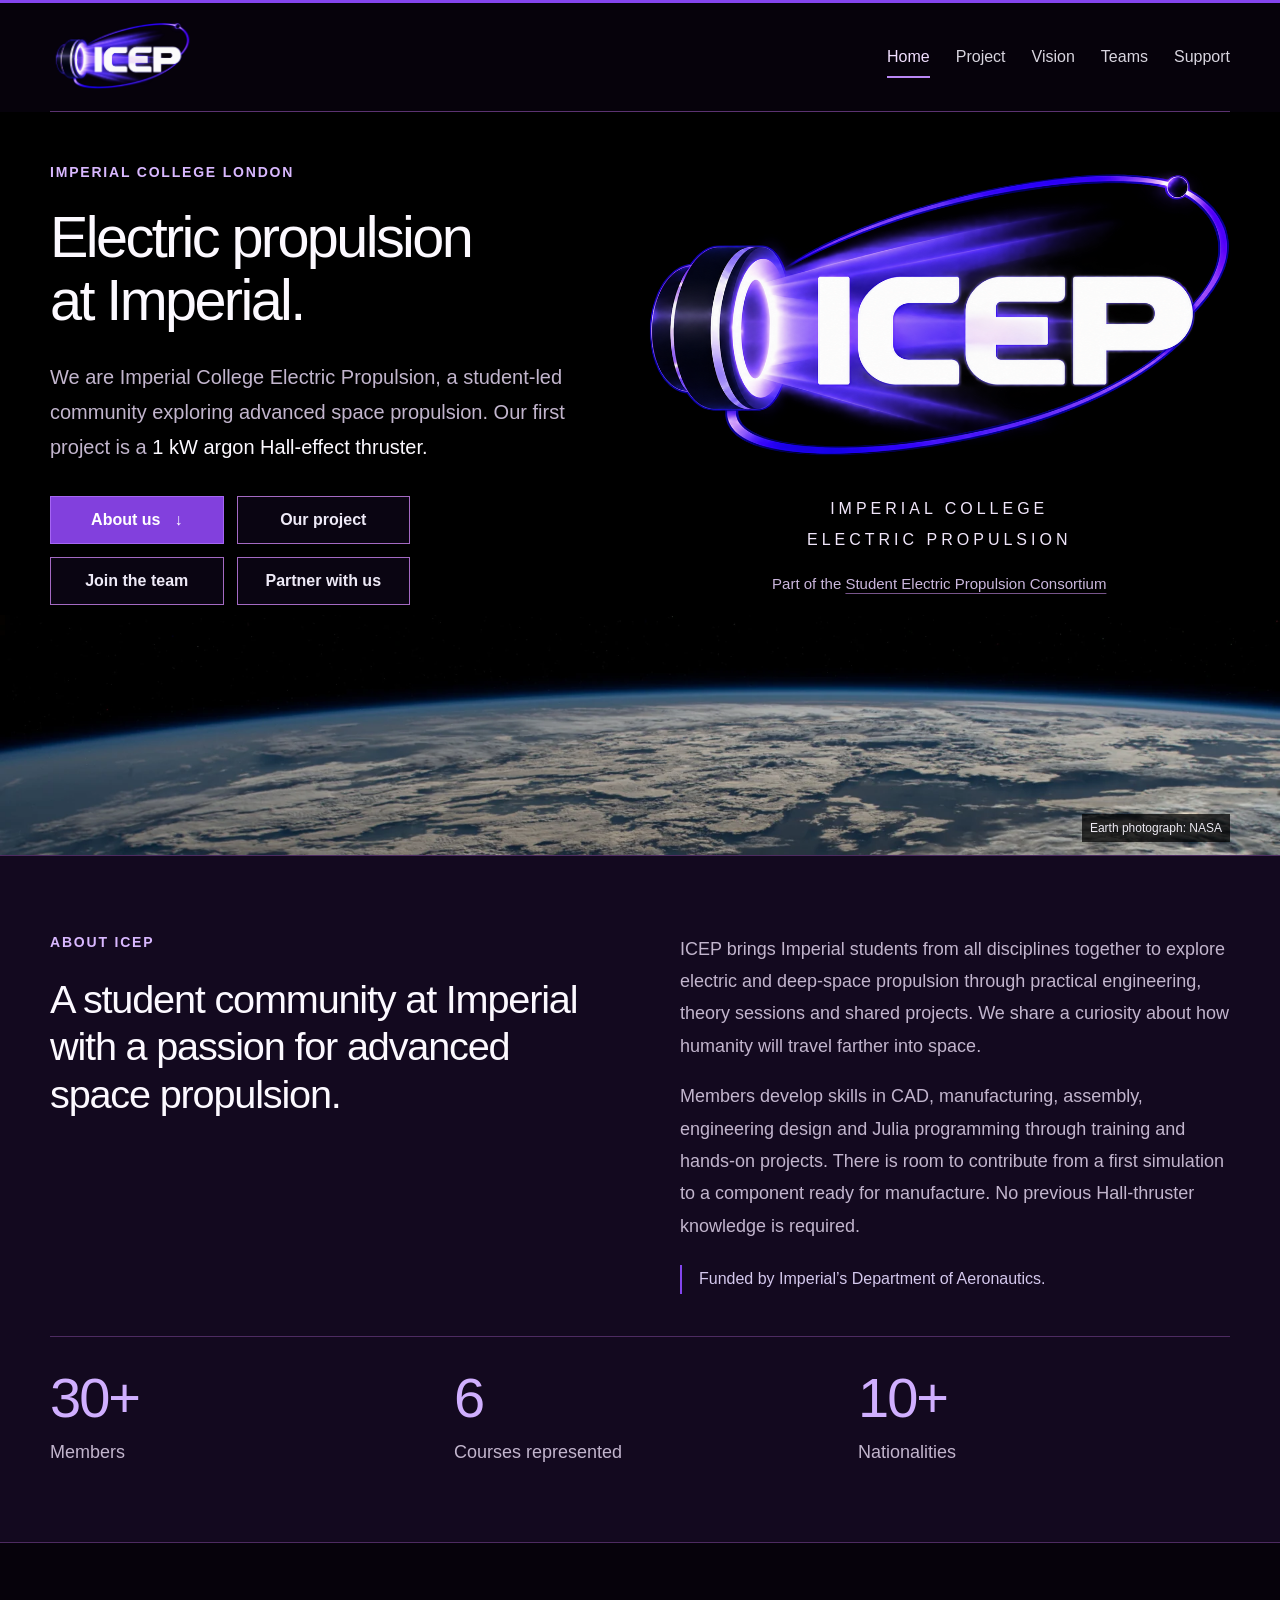
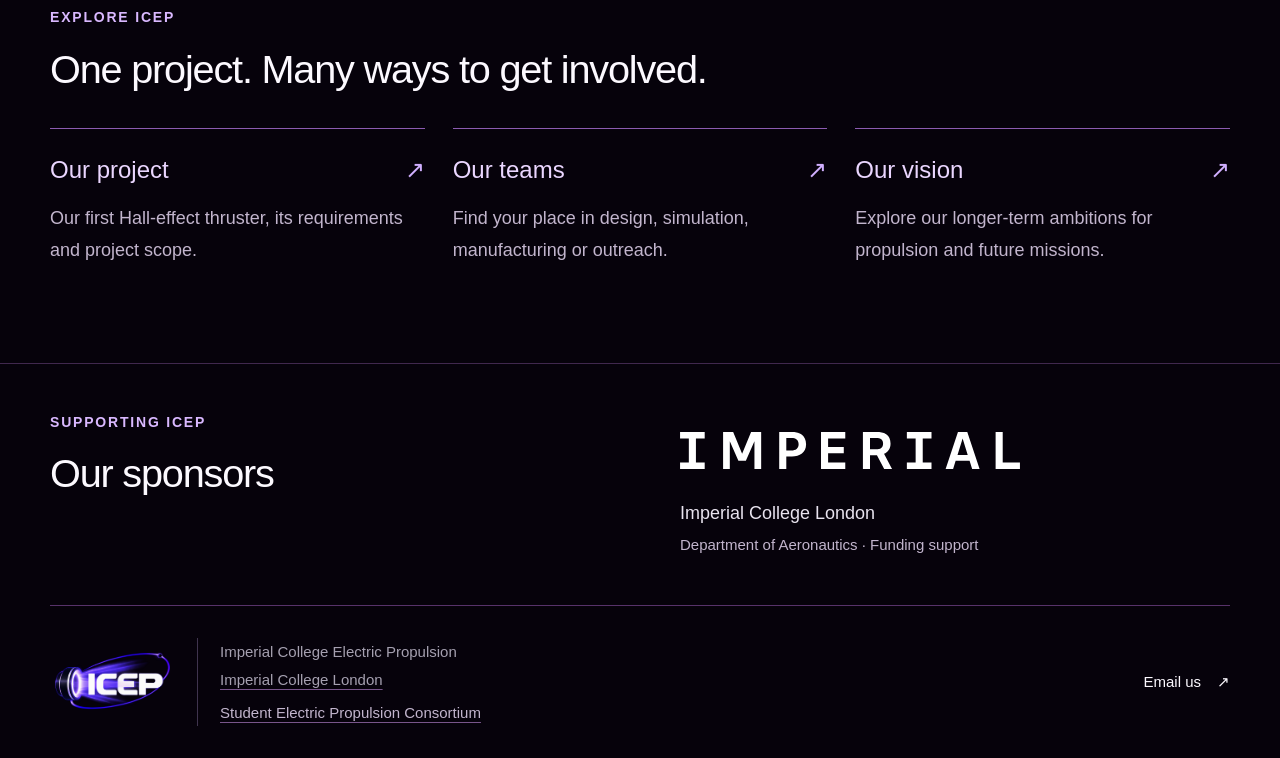
==== commit a4483707: "Rename the design subteam to CAD and Design Abbreviate computer-aided design to CAD in the About cop" ====
--- a/index.html
+++ b/index.html
@@ -48,7 +48,7 @@
         <div><p class="eyebrow">About ICEP</p><h2 id="about-title">A student community at Imperial with a passion for advanced space propulsion.</h2></div>
         <div class="section-copy">
           <p>ICEP brings Imperial students from all disciplines together to explore electric and deep-space propulsion through practical engineering, theory sessions and shared projects. We share a curiosity about how humanity will travel farther into space.</p>
-          <p>Members develop skills in computer-aided design, manufacturing, assembly, engineering design and Julia programming through training and hands-on projects. There is room to contribute from a first simulation to a component ready for manufacture. No previous Hall-thruster knowledge is required.</p>
+          <p>Members develop skills in CAD, manufacturing, assembly, engineering design and Julia programming through training and hands-on projects. There is room to contribute from a first simulation to a component ready for manufacture. No previous Hall-thruster knowledge is required.</p>
           <p class="support-note">Funded by Imperial’s Department of Aeronautics.</p>
         </div>
       </div>
--- a/pages.css
+++ b/pages.css
@@ -61,3 +61,8 @@
 }
 
 @media(max-width:740px){.multi-page .page-intro+.involved-section{padding-top:24px}.multi-page .involved-section{padding-bottom:30px}.multi-page .involved-grid{gap:28px}.multi-page .sponsors-section{padding-block:38px}}
+
+/* Give each longer-term ambition its own quiet, rounded panel. */
+.multi-page .vision-content .future-grid{gap:22px}
+.multi-page .vision-content .future-grid article{padding:26px;border:1px solid #382248;border-radius:18px;background:#10091b}
+@media(max-width:740px){.multi-page .vision-content .future-grid{grid-template-columns:1fr;gap:18px}.multi-page .vision-content .future-grid article{padding:22px}}
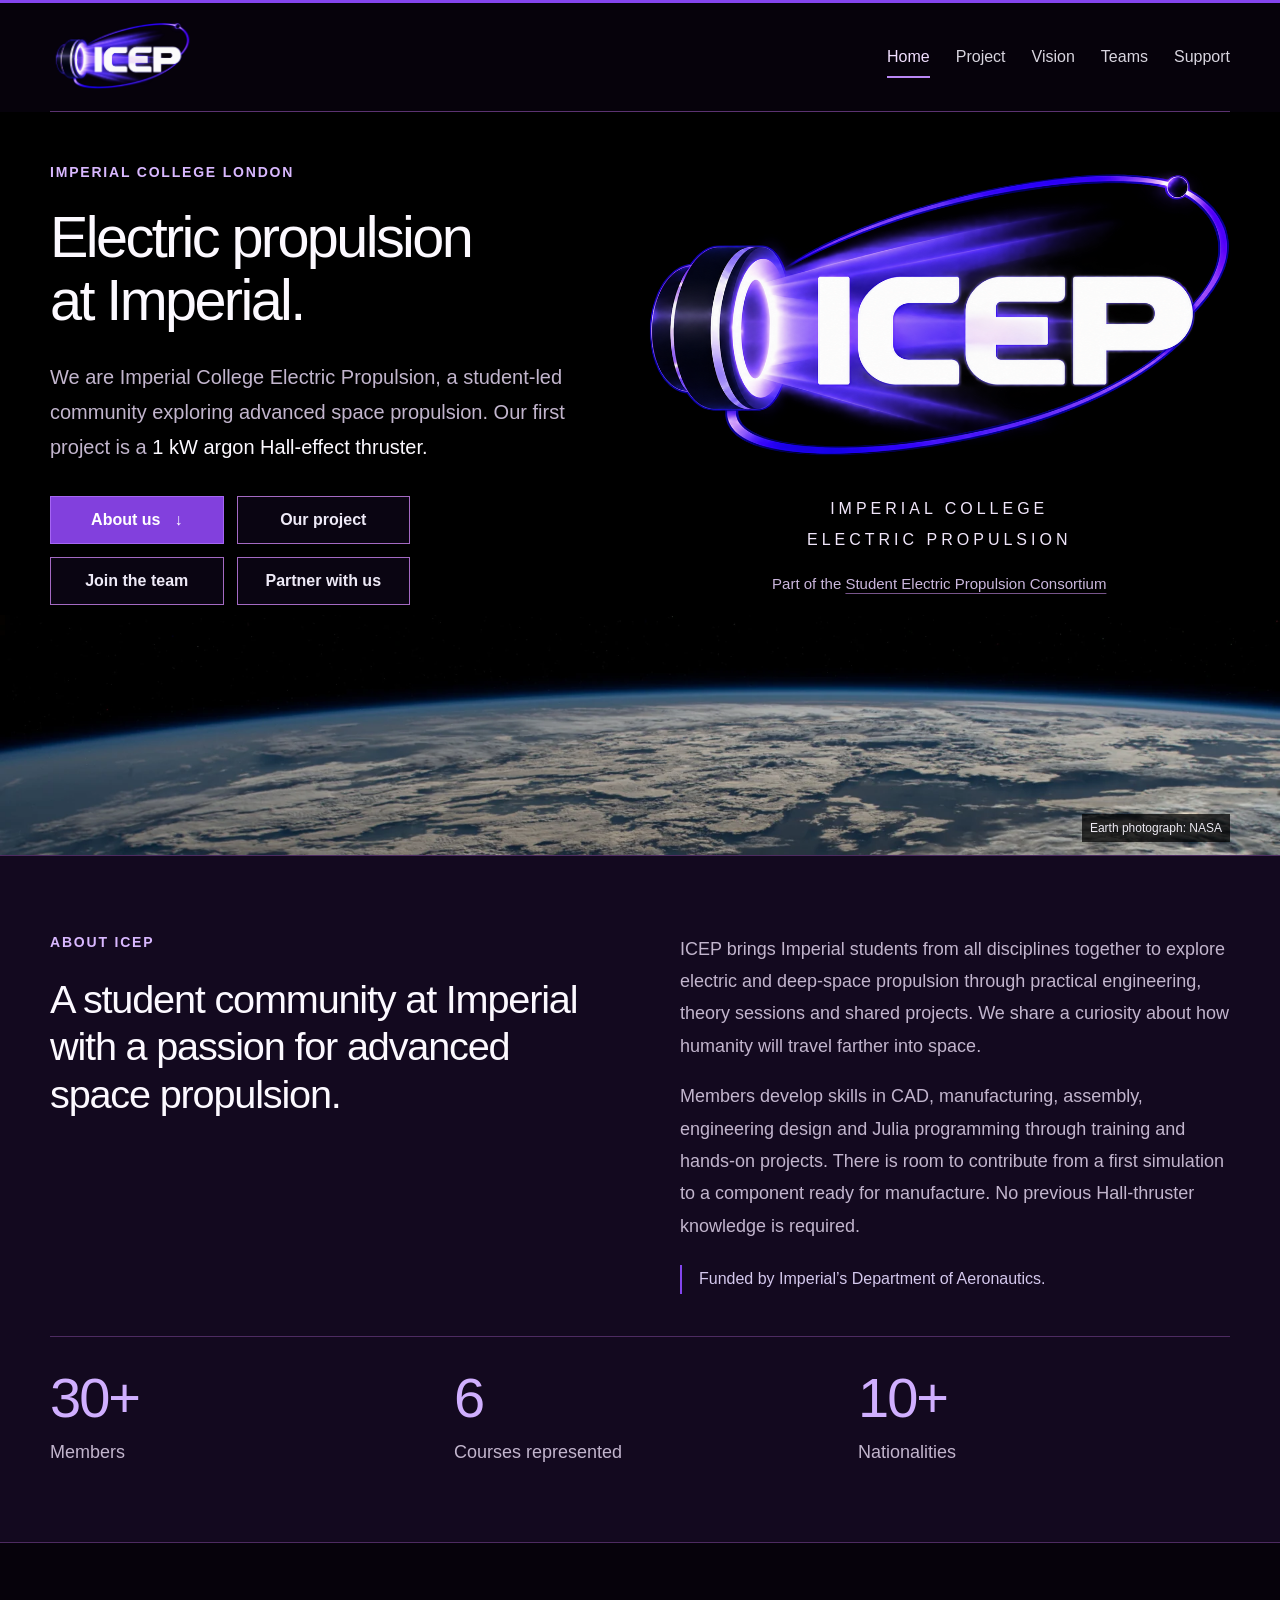
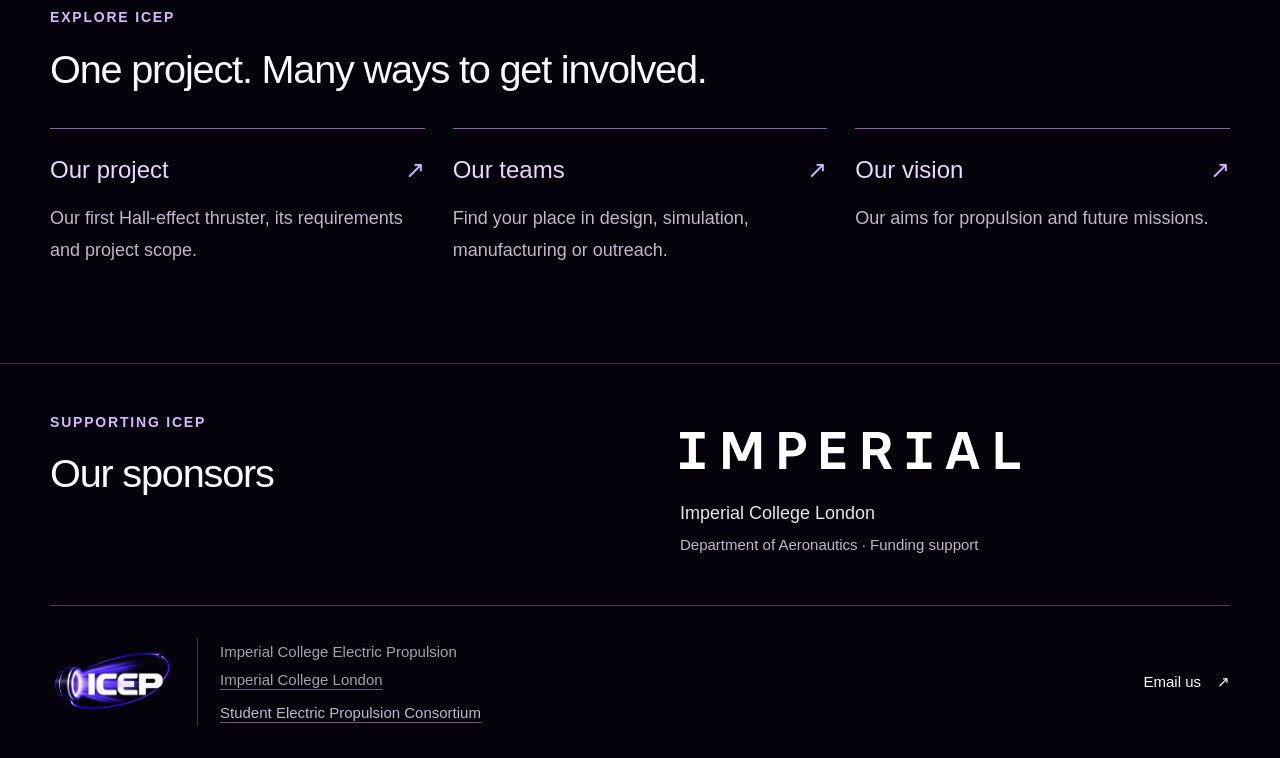
==== commit 9eb60fba: "Update website for the ICEP organisation and clarify aims Point canonical URLs, social previews, leg" ====
--- a/index.html
+++ b/index.html
@@ -8,13 +8,13 @@
   <meta property="og:title" content="ICEP | Imperial College Electric Propulsion">
   <meta property="og:description" content="Student-led electric propulsion at Imperial College London. Our first project: a 1 kW argon Hall-effect thruster.">
   <meta property="og:type" content="website">
-  <meta property="og:url" content="https://dce521.github.io/icep-website/">
-  <meta property="og:image" content="https://dce521.github.io/icep-website/assets/icep-logo.jpg">
-  <link rel="canonical" href="https://dce521.github.io/icep-website/">
+  <meta property="og:url" content="https://imperial-college-electric-propulsion.github.io/ICEP-website/">
+  <meta property="og:image" content="https://imperial-college-electric-propulsion.github.io/ICEP-website/assets/icep-logo.jpg">
+  <link rel="canonical" href="https://imperial-college-electric-propulsion.github.io/ICEP-website/">
   <link rel="icon" href="assets/favicon-square.png" type="image/png" sizes="64x64">
   <link rel="preload" as="image" href="assets/nasa-earth-horizon.webp">
   <link rel="stylesheet" href="style.css?v=20261018-6">
-  <link rel="stylesheet" href="pages.css?v=20261018-9">
+  <link rel="stylesheet" href="pages.css?v=20261019-1">
   <title>ICEP | Imperial College Electric Propulsion</title>
 </head>
 <body id="top" class="multi-page">
@@ -65,7 +65,7 @@
       <div class="page-path-grid">
         <a href="project.html"><h3>Our project <span aria-hidden="true">↗</span></h3><p>Our first Hall-effect thruster, its requirements and project scope.</p></a>
         <a href="teams.html"><h3>Our teams <span aria-hidden="true">↗</span></h3><p>Find your place in design, simulation, manufacturing or outreach.</p></a>
-        <a href="vision.html"><h3>Our vision <span aria-hidden="true">↗</span></h3><p>Explore our longer-term ambitions for propulsion and future missions.</p></a>
+        <a href="vision.html"><h3>Our vision <span aria-hidden="true">↗</span></h3><p>Our aims for propulsion and future missions.</p></a>
       </div>
     </section>
     <section class="sponsors-section" id="sponsors" aria-labelledby="sponsors-title">
--- a/pages.css
+++ b/pages.css
@@ -62,7 +62,7 @@
 
 @media(max-width:740px){.multi-page .page-intro+.involved-section{padding-top:24px}.multi-page .involved-section{padding-bottom:30px}.multi-page .involved-grid{gap:28px}.multi-page .sponsors-section{padding-block:38px}}
 
-/* Give each longer-term ambition its own quiet, rounded panel. */
+/* Give each aim its own quiet, rounded panel. */
 .multi-page .vision-content .future-grid{gap:22px}
 .multi-page .vision-content .future-grid article{padding:26px;border:1px solid #382248;border-radius:18px;background:#10091b}
 @media(max-width:740px){.multi-page .vision-content .future-grid{grid-template-columns:1fr;gap:18px}.multi-page .vision-content .future-grid article{padding:22px}}
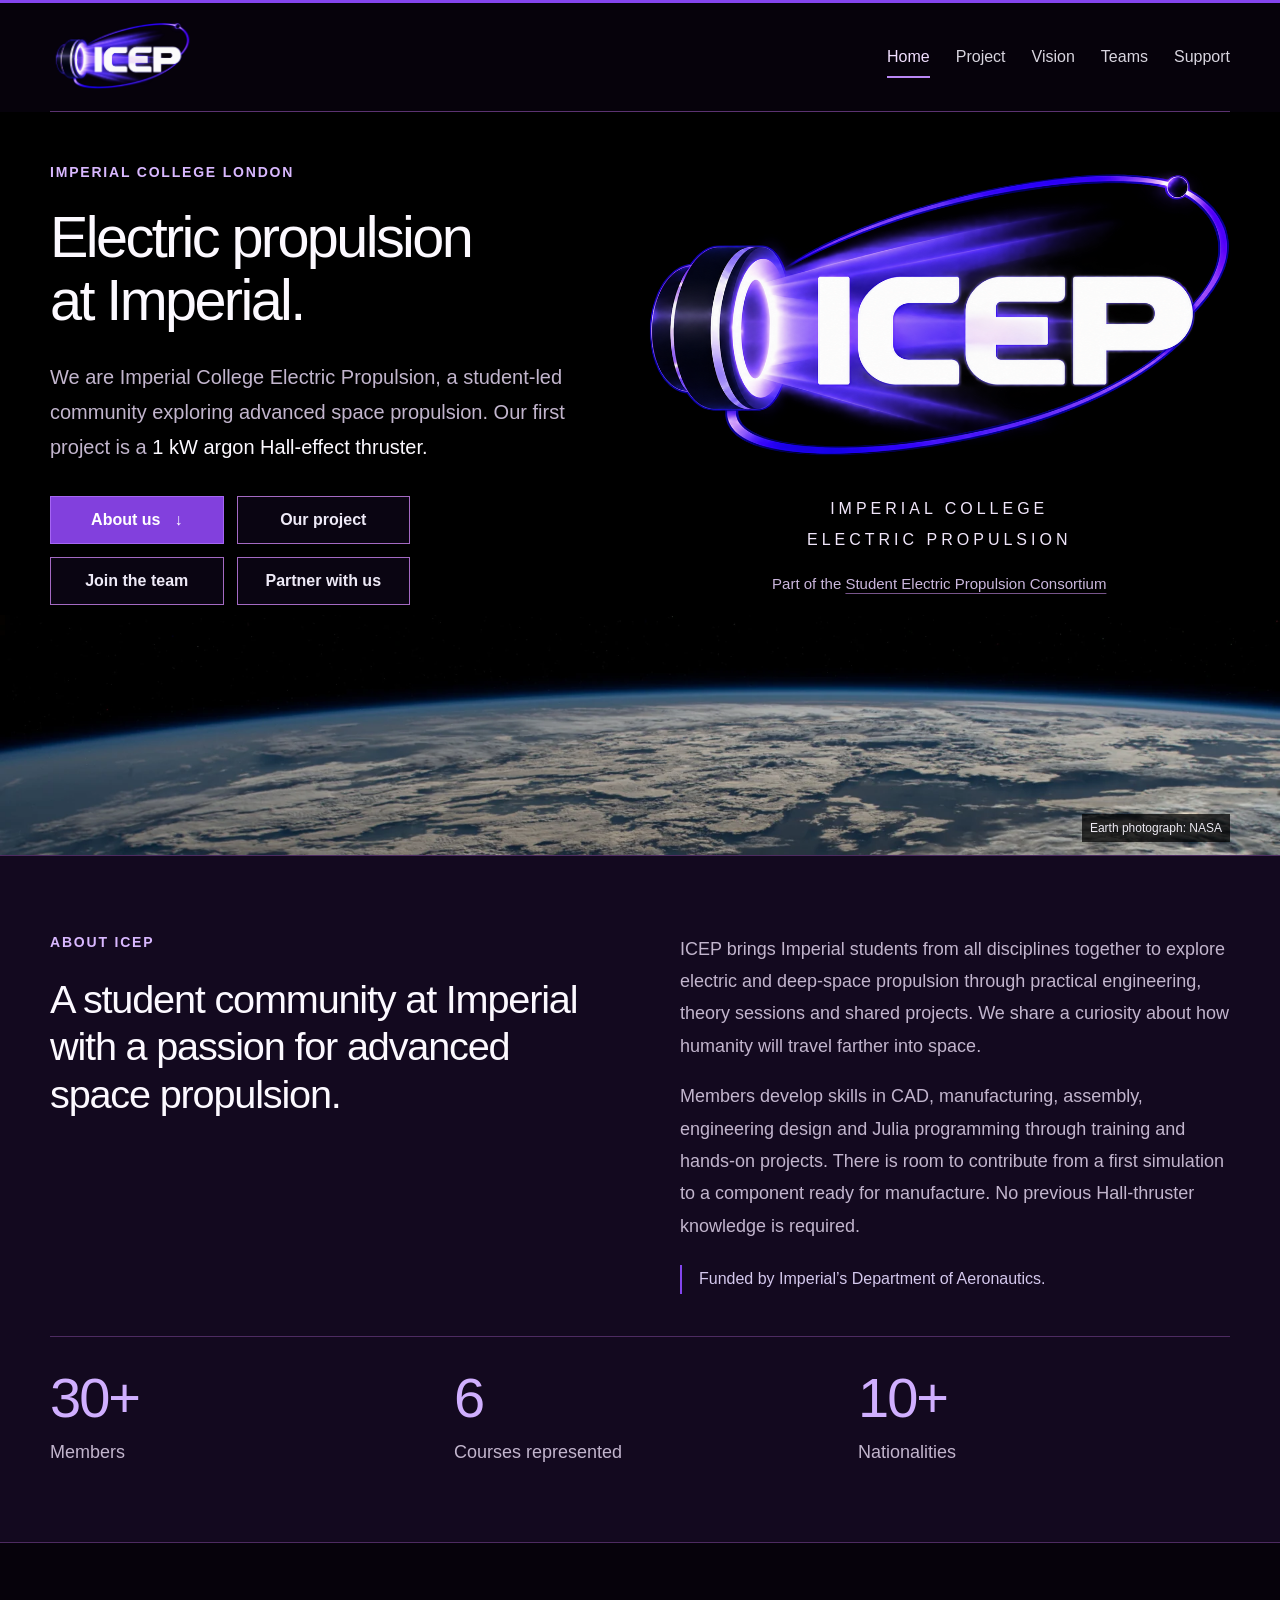
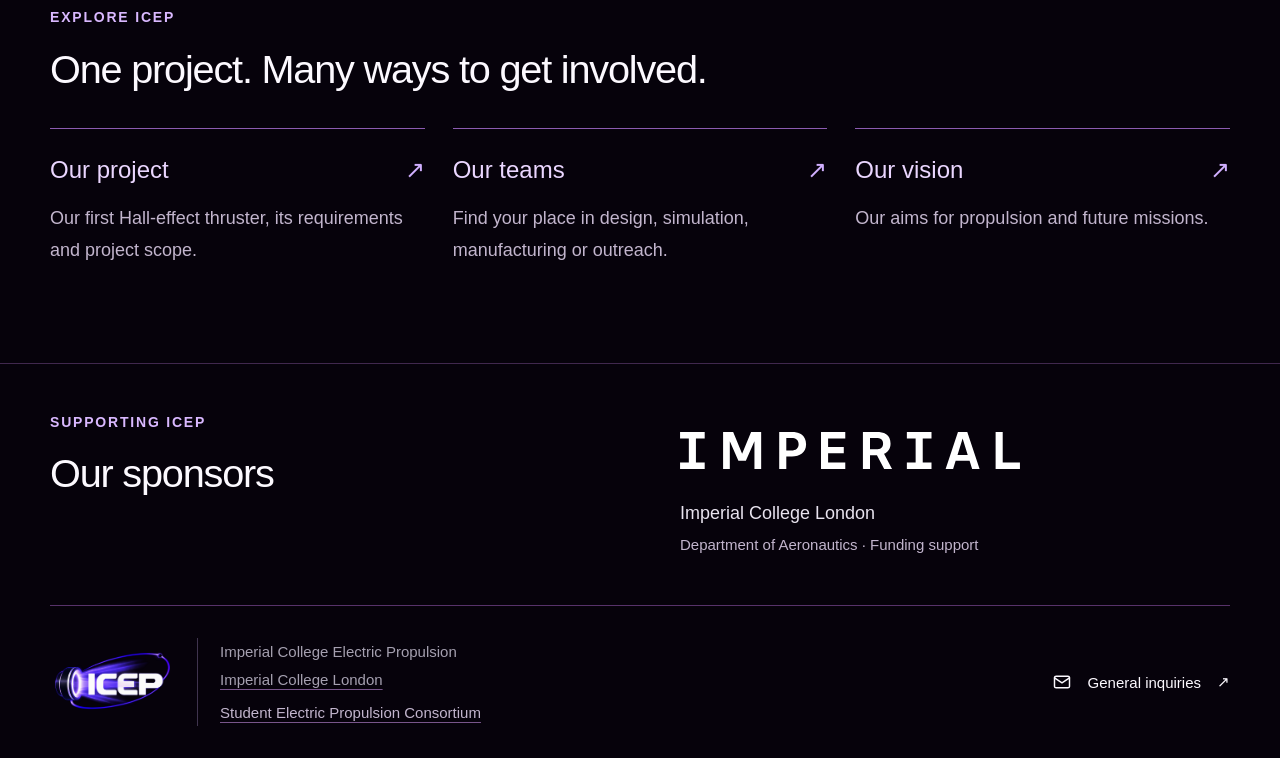
==== commit 3b14e07d: "Refine joining and contact links with social icons" ====
--- a/index.html
+++ b/index.html
@@ -14,7 +14,7 @@
   <link rel="icon" href="assets/favicon-square.png" type="image/png" sizes="64x64">
   <link rel="preload" as="image" href="assets/nasa-earth-horizon.webp">
   <link rel="stylesheet" href="style.css?v=20261018-6">
-  <link rel="stylesheet" href="pages.css?v=20261019-1">
+  <link rel="stylesheet" href="pages.css?v=20261019-2">
   <title>ICEP | Imperial College Electric Propulsion</title>
 </head>
 <body id="top" class="multi-page">
@@ -80,7 +80,7 @@
   </main>
 <footer class="site-footer wrap">
     <div class="footer-identity"><a class="footer-logo" href="index.html" aria-label="ICEP home"><img src="assets/icep-mark.webp" alt="" width="1200" height="572" decoding="async"></a><p>Imperial College Electric Propulsion<br><a href="https://www.imperial.ac.uk/" target="_blank" rel="noopener noreferrer">Imperial College London<span class="sr-only"> (opens in a new tab)</span></a><br><span class="footer-consortium"><a href="https://www.isepc.org/" target="_blank" rel="noopener noreferrer">Student Electric Propulsion Consortium<span class="sr-only"> (opens in a new tab)</span></a></span></p></div>
-    <a class="footer-link" href="mailto:icelectricprop@gmail.com">Email us <span aria-hidden="true">↗</span></a>
+    <a class="footer-link" href="mailto:general@icep.uk"><svg class="contact-icon" xmlns="http://www.w3.org/2000/svg" width="20" height="20" viewBox="0 0 24 24" aria-hidden="true" focusable="false"><rect x="3" y="5" width="18" height="14" rx="2"/><path d="m3 7 9 6 9-6"/></svg> General inquiries <span aria-hidden="true">↗</span></a>
   </footer>
 
 </body>
--- a/pages.css
+++ b/pages.css
@@ -66,3 +66,8 @@
 .multi-page .vision-content .future-grid{gap:22px}
 .multi-page .vision-content .future-grid article{padding:26px;border:1px solid #382248;border-radius:18px;background:#10091b}
 @media(max-width:740px){.multi-page .vision-content .future-grid{grid-template-columns:1fr;gap:18px}.multi-page .vision-content .future-grid article{padding:22px}}
+
+
+/* Decorative contact icons inherit the link colour. */
+.multi-page .contact-icon{display:block;width:20px;height:20px;flex:0 0 20px;fill:none;stroke:currentColor;stroke-width:1.75;stroke-linecap:round;stroke-linejoin:round}
+.multi-page .footer-link{align-items:center}
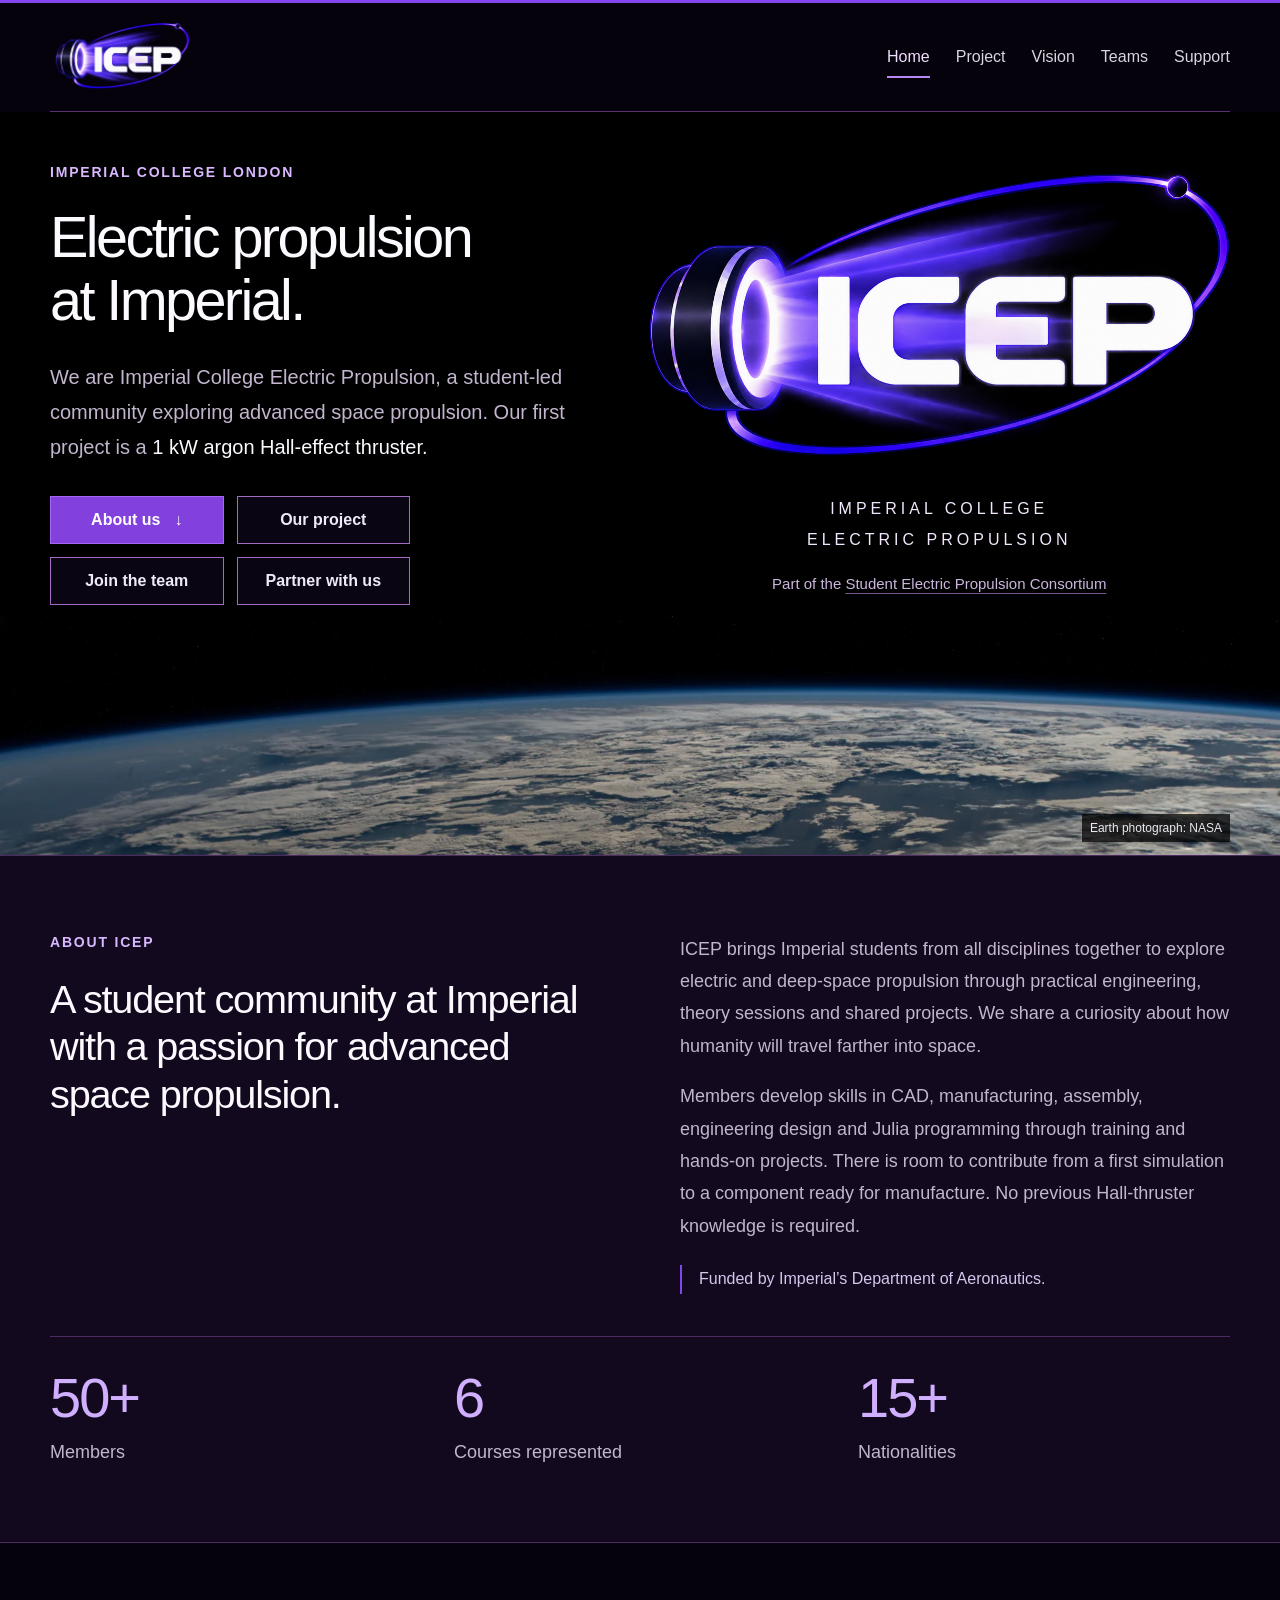
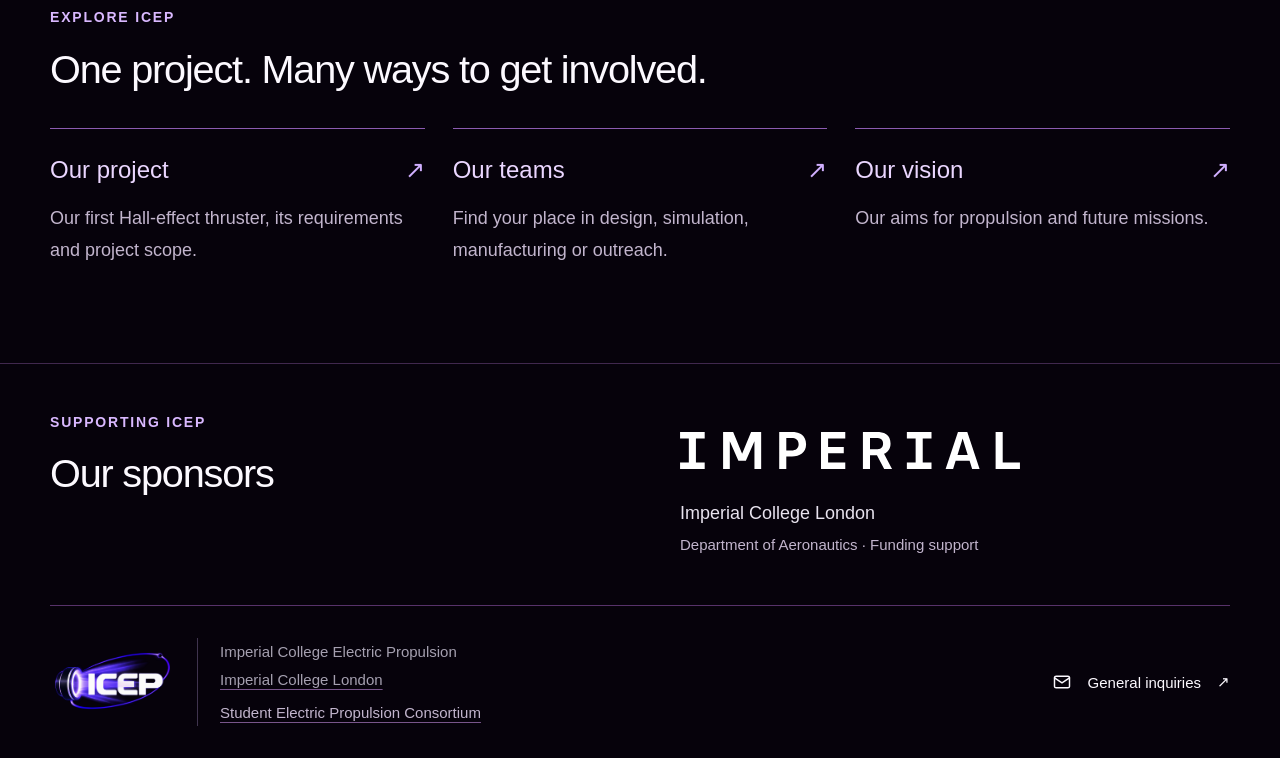
==== commit 27a43c6b: "Update ICEP community figures to 50+ members and 15+ nationalities" ====
--- a/index.html
+++ b/index.html
@@ -53,9 +53,9 @@
         </div>
       </div>
       <dl class="community-stats wrap" aria-label="Our community">
-        <div><dt>Members</dt><dd>30+</dd></div>
+        <div><dt>Members</dt><dd>50+</dd></div>
         <div><dt>Courses represented</dt><dd>6</dd></div>
-        <div><dt>Nationalities</dt><dd>10+</dd></div>
+        <div><dt>Nationalities</dt><dd>15+</dd></div>
       </dl>
     </section>
     
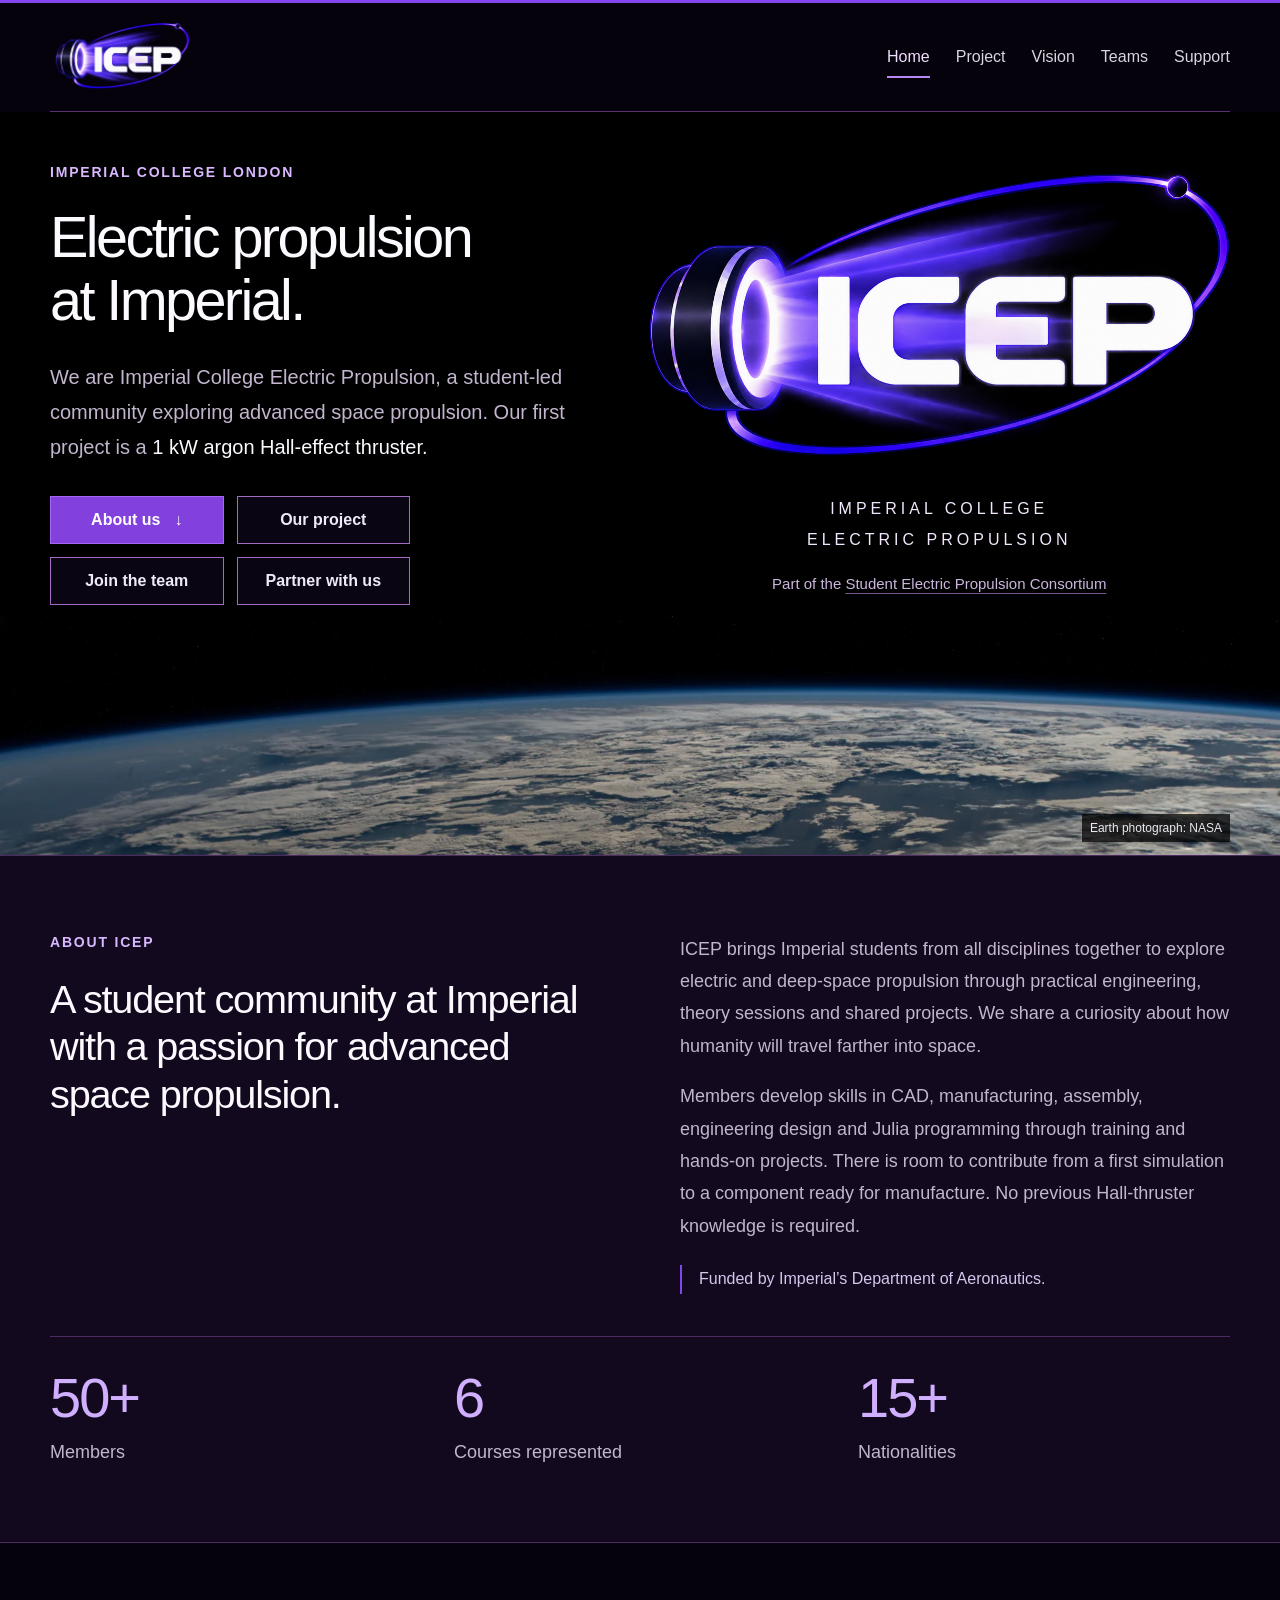
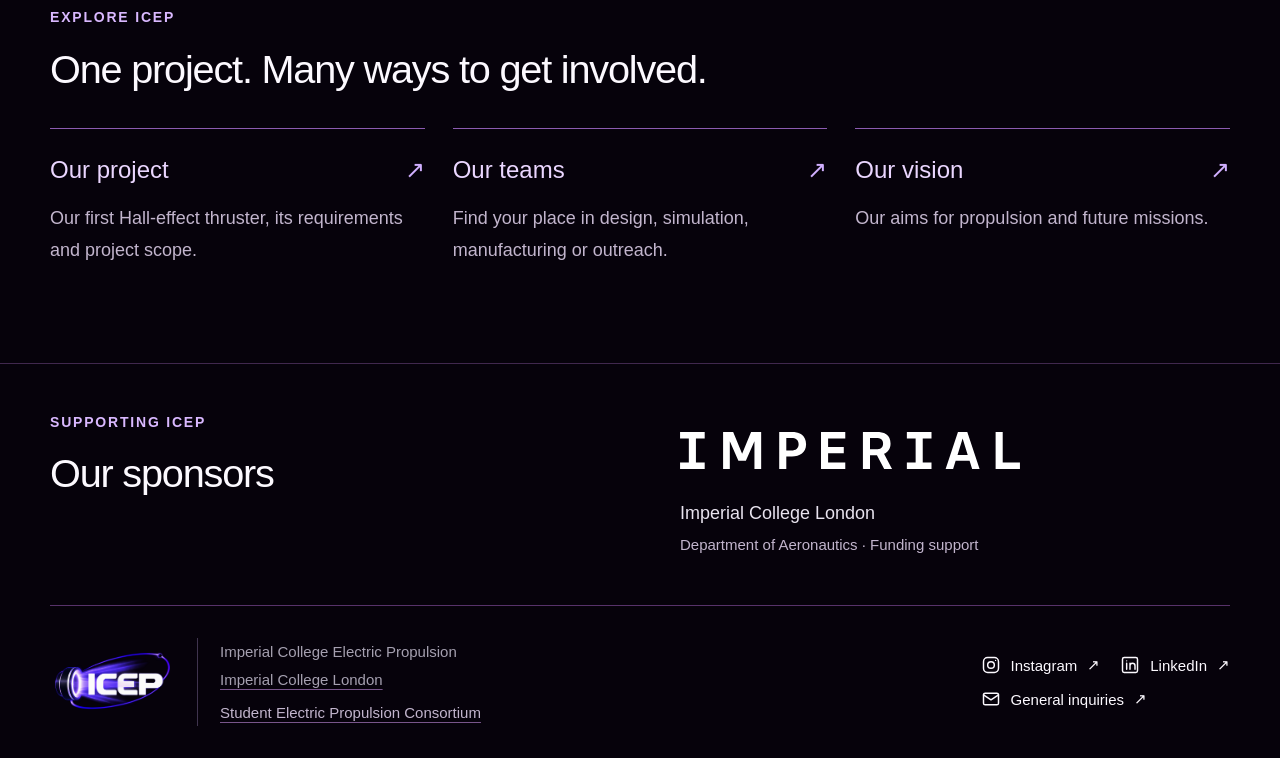
==== commit bef5e84c: "Add Instagram and LinkedIn above general inquiries in the footer" ====
--- a/index.html
+++ b/index.html
@@ -14,7 +14,7 @@
   <link rel="icon" href="assets/favicon-square.png" type="image/png" sizes="64x64">
   <link rel="preload" as="image" href="assets/nasa-earth-horizon.webp">
   <link rel="stylesheet" href="style.css?v=20261018-6">
-  <link rel="stylesheet" href="pages.css?v=20261019-2">
+  <link rel="stylesheet" href="pages.css?v=20261019-3">
   <title>ICEP | Imperial College Electric Propulsion</title>
 </head>
 <body id="top" class="multi-page">
@@ -80,7 +80,13 @@
   </main>
 <footer class="site-footer wrap">
     <div class="footer-identity"><a class="footer-logo" href="index.html" aria-label="ICEP home"><img src="assets/icep-mark.webp" alt="" width="1200" height="572" decoding="async"></a><p>Imperial College Electric Propulsion<br><a href="https://www.imperial.ac.uk/" target="_blank" rel="noopener noreferrer">Imperial College London<span class="sr-only"> (opens in a new tab)</span></a><br><span class="footer-consortium"><a href="https://www.isepc.org/" target="_blank" rel="noopener noreferrer">Student Electric Propulsion Consortium<span class="sr-only"> (opens in a new tab)</span></a></span></p></div>
-    <a class="footer-link" href="mailto:general@icep.uk"><svg class="contact-icon" xmlns="http://www.w3.org/2000/svg" width="20" height="20" viewBox="0 0 24 24" aria-hidden="true" focusable="false"><rect x="3" y="5" width="18" height="14" rx="2"/><path d="m3 7 9 6 9-6"/></svg> General inquiries <span aria-hidden="true">↗</span></a>
+    <div class="footer-contact">
+      <div class="footer-socials" role="group" aria-label="ICEP social media">
+        <a class="footer-link" href="https://instagram.com/icepsoc" target="_blank" rel="noopener noreferrer"><svg class="contact-icon" xmlns="http://www.w3.org/2000/svg" width="20" height="20" viewBox="0 0 24 24" aria-hidden="true" focusable="false"><rect x="3" y="3" width="18" height="18" rx="5"/><circle cx="12" cy="12" r="4"/><circle cx="17.5" cy="6.5" r="0.8" fill="currentColor" stroke="none"/></svg> Instagram <span aria-hidden="true">↗</span><span class="sr-only"> (opens in a new tab)</span></a>
+        <a class="footer-link" href="https://www.linkedin.com/company/icelectricprop" target="_blank" rel="noopener noreferrer"><svg class="contact-icon" xmlns="http://www.w3.org/2000/svg" width="20" height="20" viewBox="0 0 24 24" aria-hidden="true" focusable="false"><rect x="3" y="3" width="18" height="18" rx="2"/><path d="M8 10v7m4 0v-7m0 3a3 3 0 0 1 6 0v4"/><circle cx="8" cy="7" r="0.8" fill="currentColor" stroke="none"/></svg> LinkedIn <span aria-hidden="true">↗</span><span class="sr-only"> (opens in a new tab)</span></a>
+      </div>
+      <a class="footer-link" href="mailto:general@icep.uk"><svg class="contact-icon" xmlns="http://www.w3.org/2000/svg" width="20" height="20" viewBox="0 0 24 24" aria-hidden="true" focusable="false"><rect x="3" y="5" width="18" height="14" rx="2"/><path d="m3 7 9 6 9-6"/></svg> General inquiries <span aria-hidden="true">↗</span></a>
+    </div>
   </footer>
 
 </body>
--- a/pages.css
+++ b/pages.css
@@ -57,7 +57,7 @@
   .multi-page .footer-logo{width:120px}
   .multi-page .footer-identity p{width:100%;max-width:none;padding-left:0;border-left:0;font-size:14px;line-height:1.8}
   .multi-page .footer-consortium{display:block;margin-top:7px}
-  .multi-page .site-footer>.footer-link{justify-self:start;margin-left:0;gap:10px;padding-block:8px}
+  .multi-page .site-footer>.footer-contact{justify-self:start;margin-left:0}
 }
 
 @media(max-width:740px){.multi-page .page-intro+.involved-section{padding-top:24px}.multi-page .involved-section{padding-bottom:30px}.multi-page .involved-grid{gap:28px}.multi-page .sponsors-section{padding-block:38px}}
@@ -71,3 +71,9 @@
 /* Decorative contact icons inherit the link colour. */
 .multi-page .contact-icon{display:block;width:20px;height:20px;flex:0 0 20px;fill:none;stroke:currentColor;stroke-width:1.75;stroke-linecap:round;stroke-linejoin:round}
 .multi-page .footer-link{align-items:center}
+
+/* Keep social links together above the general contact address. */
+.multi-page .site-footer{flex-wrap:wrap}
+.multi-page .footer-contact{display:flex;flex-direction:column;align-items:flex-start;gap:2px;margin-left:auto;max-width:100%}
+.multi-page .footer-socials{display:flex;flex-wrap:wrap;gap:2px 20px;max-width:100%}
+.multi-page .footer-contact .footer-link{gap:10px;padding-block:6px}
